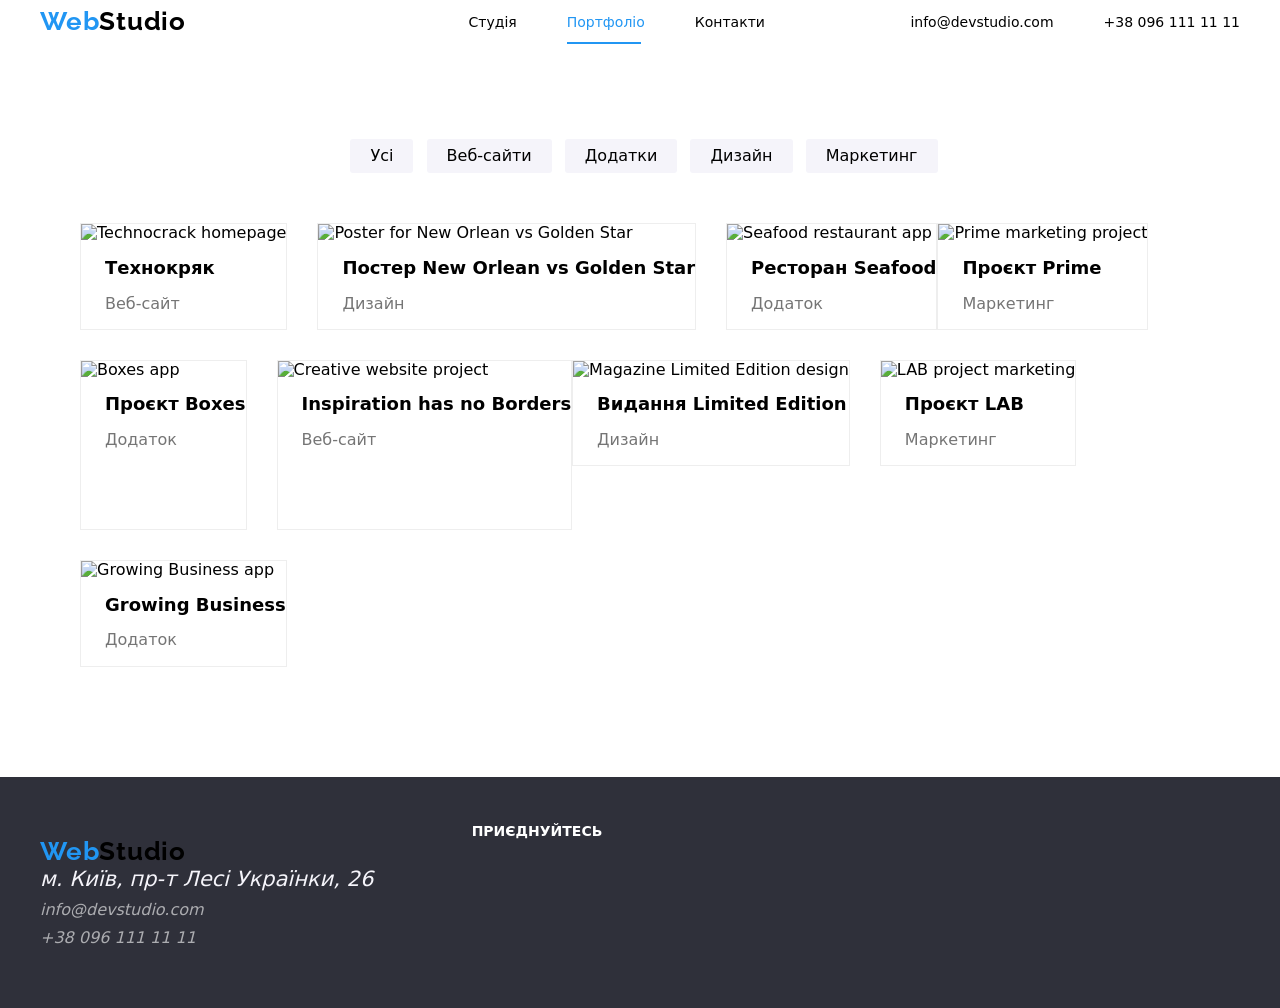
==== docs/index-port.html @ d0131a13 "menu" ====
<!DOCTYPE html>
<html lang="uk">
<head>
  <meta charset="UTF-8" />
  <meta name="viewport" content="width=device-width, initial-scale=1.0" />
  <title>Document</title>
    <link rel="stylesheet" href="css/main.min.css"/>
  <!-- Google Fonts -->
  <link href="https://fonts.googleapis.com/css2?family=Ancizar+Sans:ital,wght@0,369;1,369&family=Roboto:ital,wght@0,100..900;1,100..900&display=swap" rel="stylesheet" />
  <link href="https://fonts.googleapis.com/css2?family=Ancizar+Sans:ital,wght@0,734;1,734&family=Raleway:ital,wght@0,100..900;1,100..900&family=Roboto:ital,wght@0,100..900;1,100..900&display=swap" rel="stylesheet">

  <!-- Normalize CSS for consistent browser rendering -->
  <link rel="stylesheet" href="https://cdnjs.cloudflare.com/ajax/libs/modern-normalize/3.0.1/modern-normalize.min.css" />
   
  <!-- Custom stylesheet -->

</head>
<body>

  <!-- Header section -->
  <header class="header">
    <div class="container">
      <nav class="container main-nav">

        <!-- Site logo -->
        <a href="./index.html" class="logo-text-primary"><span class="logo-blue">Web</span>Studio</a>

        <!-- Navigation menu -->
        <ul class="nav-list">
          <li class="iteam">
            <a href="./index.html" class="nav-studia-portfolio">Студія</a>
          </li>
          <li class="iteam">
            <a href="./index-port.html" class="nav-current-portfolio">Портфоліо</a>
          </li>
          <li class="iteam">
            <a href="./index-contact.html" class="nav-contact">Контакти</a>
          </li>
        </ul>

        <!-- Contact info -->
        <div class="address">
          <a href="mailto:info@devstudio.com" class="address-text">info@devstudio.com</a>
          <a href="tel:+380961111111" class="address-number">+38 096 111 11 11</a>
        </div>
      </nav>
    </div>
  </header>

  <main>

    <!-- Portfolio filter buttons -->
    <section class="hero-section-portfolio">
      <div class="container button">
        <a href="" class="buttonAll">Усі</a>
        <a href="" class="buttonWeb">Веб-сайти</a>
        <a href="" class="buttonApps">Додатки</a>
        <a href="" class="buttonDesign">Дизайн</a>
        <a href="" class="buttonMarket">Маркетинг</a>
      </div>
    </section>

    <!-- Portfolio project list -->
    <section>
      <div class="container">

        <div class="list-iteam-hero"> 

 <ul class="portfolio-list-hero">
          <!-- Portfolio item 1 -->
        
          <li class="portfolio-list-item">
            <a href="" class="portfolio-list-item-link">
              <div class="product-sumb">
            <img src="Photo/img1.svg" alt="Technocrack homepage" class="portfolio-list-img">
            <div class="hover-text"><p class="hover-text-p">Ресурс пропонує комплексні пропозиції з різним рівнем функціоналу та сервісів. Все це дозволить відвідувачу отримати вичерпні відомості про компанію чи приватну особу.</p></div>
            </div>
            <h1 class="paragraph-h1">Технокряк</h1>
            <p class="check-list">Веб-сайт</p>
            </a>
          </li>

          <!-- Portfolio item 2 -->
          <li class="portfolio-list-item">
             <a href="" class="portfolio-list-item-link">
              <div class="product-sumb">
            <img src="Photo/img2.svg" alt="Poster for New Orlean vs Golden Star" class="portfolio-list-img">
            <div class="hover-text"><p class="hover-text-p">Ресурс пропонує комплексні пропозиції з різним рівнем функціоналу та сервісів. Все це дозволить відвідувачу отримати вичерпні відомості про компанію чи приватну особу.</p></div>
            </div>
            <h1 class="paragraph-h1">Постер New Orlean vs Golden Star</h1>
            <p class="check-list">Дизайн</p>
            </a>
          </li>

          <!-- Portfolio item 3 (missing class, now fixed) -->
          <li class="portfolio-list-item">
             <a href="" class="portfolio-list-item-link">
              <div class="product-sumb">
                <img src="Photo/img3.svg" alt="Seafood restaurant app" class="portfolio-list-img">
            <div class="hover-text"><p class="hover-text-p">Ресурс пропонує комплексні пропозиції з різним рівнем функціоналу та сервісів. Все це дозволить відвідувачу отримати вичерпні відомості про компанію чи приватну особу.</p></div>
           </div>
            <h1 class="paragraph-h1">Ресторан Seafood</h1>
            <p class="check-list">Додаток</p>
            </a>
          </li>

          <!-- Portfolio item 4 -->
          <li class="portfolio-list-item">
            <a href="" class="portfolio-list-item-link">
              <div class="product-sumb">
            <img src="Photo/img4.svg" alt="Prime marketing project" class="portfolio-list-img">
            <div class="hover-text"><p class="hover-text-p">Ресурс пропонує комплексні пропозиції з різним рівнем функціоналу та сервісів. Все це дозволить відвідувачу отримати вичерпні відомості про компанію чи приватну особу.</p></div>
           </div>
            <h1 class="paragraph-h1">Проєкт Prime</h1>
            <p class="check-list">Маркетинг</p>
            </a>
          </li>

          <!-- Portfolio item 5 (missing class, now fixed) -->
          <li class="portfolio-list-item">
             <a href="" class="portfolio-list-item-link">
              <div class="product-sumb">
            <img src="Photo/img5.svg" alt="Boxes app" class="portfolio-list-img">
            <div class="hover-text"><p class="hover-text-p">Ресурс пропонує комплексні пропозиції з різним рівнем функціоналу та сервісів. Все це дозволить відвідувачу отримати вичерпні відомості про компанію чи приватну особу.</p></div>
            </div>
            <h1 class="paragraph-h1">Проєкт Boxes</h1>
            <p class="check-list">Додаток</p>
            </a>
          </li>

          <!-- Portfolio item 6 -->
          <li class="portfolio-list-item">
          <a href="" class="portfolio-list-item-link">
              <div class="product-sumb">
            <img src="Photo/img6.svg" alt="Creative website project" class="portfolio-list-img">
            <div class="hover-text"><p class="hover-text-p">Ресурс пропонує комплексні пропозиції з різним рівнем функціоналу та сервісів. Все це дозволить відвідувачу отримати вичерпні відомості про компанію чи приватну особу.</p></div>
            </div>
            <h1 class="paragraph-h1">Inspiration has no Borders</h1>
            <p class="check-list">Веб-сайт</p>
            </a>
          </li>

          <!-- Portfolio item 7 -->
          <li class="portfolio-list-item">
           <a href="" class="portfolio-list-item-link">
            <div class="product-sumb">
            <img src="Photo/img7.svg" alt="Magazine Limited Edition design" class="portfolio-list-img">
            <div class="hover-text"><p class="hover-text-p">Ресурс пропонує комплексні пропозиції з різним рівнем функціоналу та сервісів. Все це дозволить відвідувачу отримати вичерпні відомості про компанію чи приватну особу.</p></div>
            </div>
            <h1 class="paragraph-h1">Видання Limited Edition</h1>
            <p class="check-list">Дизайн</p>
            </a>
          </li>

          <!-- Portfolio item 8 -->
          <li class="portfolio-list-item">
           <a href="" class="portfolio-list-item-link">
            <div class="product-sumb">
            <img src="Photo/img8.svg" alt="LAB project marketing" class="portfolio-list-img">
            <div class="hover-text"><p class="hover-text-p">Ресурс пропонує комплексні пропозиції з різним рівнем функціоналу та сервісів. Все це дозволить відвідувачу отримати вичерпні відомості про компанію чи приватну особу.</p></div>
            </div>
            <h1 class="paragraph-h1">Проєкт LAB</h1>
            <p class="check-list">Маркетинг</p>
            </a>
          </li>

          <!-- Portfolio item 9 -->
          <li class="portfolio-list-item">
            <a href="" class="portfolio-list-item-link">
            <div class="product-sumb">
            <img src="Photo/img9.svg" alt="Growing Business app" class="portfolio-list-img">
            <div class="hover-text"><p class="hover-text-p">Ресурс пропонує комплексні пропозиції з різним рівнем функціоналу та сервісів. Все це дозволить відвідувачу отримати вичерпні відомості про компанію чи приватну особу.</p></div>
            </div>
            <h1 class="paragraph-h1">Growing Business</h1>
            <p class="check-list">Додаток</p>
            </a>
          </li>

        </ul>
        </div>
      </div>
    </section>

  </main>

  <!-- Footer section -->
 <footer class="footer-main">
      <div class="container footer">
        <section class="footer-section">
          <a href="./index.html" class="logo-text-primary"><span class="logo-blue">Web</span>Studio</a>
          <address>
              <span class="footer-address">м. Київ, пр-т Лесі Українки, 26</span><br />
              <div class="footer-contact">
                <a href="mailto:info@devstudio.com" class="mail-list">info@devstudio.com</a><br />
              </div>
              <a href="tel:+380961111111" class="namber-address">+38 096 111 11 11</a>
          </address>
          <div class="footer-link-social-networks">
            <ul class="footer-link-social-networks-list">
              <li class="footer-link-social-networks-item">приєднуйтесь</li>
            </ul>
            <ul class="footer-link-social-networks-list">
              <li><a href="#" class="img-instagram"></a></li>
              <li><a href="#" class="img-twitter"></a></li>
              <li><a href="#" class="img-facebook"></a></li>
              <li><a href="#" class="img-li"></a></li>
            </ul>
          </div>
        </section>
      </div>
    </footer>

</body>
</html>
---- docs/css/main.min.css ----
body{font-family:"Roboto",sans-serif;font-optical-sizing:auto;font-weight:400}.container{width:1200px;margin:0 auto}.button-primary{color:var(--secondary-color);background-color:var(--primary-text-color);padding:10px 20px;text-decoration:none;text-align:center;display:inline-block;border:1px solid var(--primary-text-color);font-size:16px;margin:30px 0 294px;border-radius:4px;margin-top:30px;margin-bottom:0}.nav-current-studia,.nav-current-portfolio,.nav-contact-current{color:var(--primary-text-color);text-decoration:none}.nav-current-studia::before,.nav-current-portfolio::before{content:"";display:block;height:2px;background-color:var(--primary-text-color);margin-top:5px;position:absolute;bottom:-85%}.nav-current-studia::before{width:13%}.nav-current-portfolio::before{width:22%}.nav-current-studia:hover,.nav-current-portfolio:hover,.nav-current-portfolio:focus,.nav-contact-current:focus{color:var(--primary-text-color)}.nav-portfolio,.nav-contact,.nav-studia-portfolio,.nav-contact-portfolio,.nav-portfolio-portfolio,.nav-studia-contact{color:var(--color-text-black);text-decoration:none}.nav-portfolio:hover,.nav-studia-portfolio:hover,.nav-contact:hover,.nav-contact-portfolio:hover,.nav-contact-portfolio:focus{color:var(--primary-text-color)}.nav-list{list-style-type:none;display:-webkit-box;display:-ms-flexbox;display:flex;margin-left:93px;position:relative;font-size:14px}.nav-list .iteam{display:block;margin-right:50px}.nav-list .iteam:last-child{margin-right:0}.portfolio-list-hero{list-style-type:none;display:-webkit-box;display:-ms-flexbox;display:flex;-ms-flex-wrap:wrap;flex-wrap:wrap;width:1230px}.portfolio-list-item{margin-right:30px;margin-bottom:30px;border:1px solid var(--color-border-port)}.portfolio-list-item:nth-child(3n){margin-right:0px}.portfolio-list-item:nth-last-child(-n+3){margin-bottom:94px}.portfolio-list-item-link{text-decoration:none;color:var(--color-text-black)}.paragraph-h1{font-size:18px;margin-left:24px}.check-list{color:var(--color-text-paragraph);font-size:16px;margin-left:24px}.product-sumb{position:relative}.product-sumb::before{content:"";display:inline-block;position:absolute;width:100%;height:100%;background-color:rgba(33,155,243,.9);opacity:0;-webkit-transition-property:var(--color-background-team);transition-property:var(--color-background-team);-webkit-transition-duration:250ms;transition-duration:250ms;-webkit-transition-timing-function:linear;transition-timing-function:linear;z-index:1}.product-sumb:hover::before{opacity:1}.product-sumb .hover-text{position:absolute;color:#fff;opacity:0;z-index:2;top:50%;left:40%;-webkit-transform:translate(-50%, -50%);transform:translate(-50%, -50%);pointer-events:none}.hover-text:hover::before{opacity:1;-webkit-box-shadow:0 4px 20px rgba(0,0,0,.7);box-shadow:0 4px 20px rgba(0,0,0,.7)}.product-sumb:hover .hover-text{opacity:1}.hover-text-p{font-size:18px;color:#fff;text-align:left;opacity:.9}.footer-section{padding:60px 0}.footer-main{background-color:var(--color-footer);position:relative}.footer-address{color:var(--color-button-white);font-size:21px;margin-top:20px}.mail-list,.namber-address{color:rgba(255,255,255,.6);text-decoration:none}.mail-list{margin-bottom:9px}.footer-contact{margin:10px 0}.footer-link-social-networks{padding:0;margin:0;position:absolute;top:20%;right:50%}.footer-link-social-networks-item{list-style-type:none;font-size:14px;color:var(--secondary-color);font-weight:700;text-transform:uppercase;text-align:left}.footer-link-social-networks-list{list-style-type:none;display:-webkit-box;display:-ms-flexbox;display:flex;-webkit-box-pack:center;-ms-flex-pack:center;justify-content:center;margin:0;padding:0}:root{--primary-text-color: rgb(33, 150, 243);--secondary-color: white;--color-text-black: black;--color-text-red: red;--color-footer: #2F303A;--color-button-white: #F5F4FA;--color-background-team: #F5F4FA;--color-text-paragraph: #757575;--color-text-blue-hover: #2196F3;--color-border-port: #EEEEEE;--color-modal-text: #212121;--color-modal-politic: #2196F3}.address{display:-webkit-box;display:-ms-flexbox;display:flex;-webkit-box-align:end;-ms-flex-align:end;align-items:flex-end}.address .address-text{margin-right:50px}.address-text,.address-number{color:var(--color-text-black);text-decoration:none;font-size:14px}.address-text:hover,.address-number:hover{color:var(--primary-text-color)}.container .main-nav{display:-webkit-box;display:-ms-flexbox;display:flex;-webkit-box-align:center;-ms-flex-align:center;align-items:center;-webkit-box-pack:justify;-ms-flex-pack:justify;justify-content:space-between}.main-list{display:-webkit-box;display:-ms-flexbox;display:flex;margin-right:0}.main-list-p{margin-right:30px}.text-decoration-none,.text-decoration-none-Features-Section{list-style-type:none}.text-decoration-none-Features-Section{margin-right:30px}.main-h3,.main-h4{font-size:36px;text-align:center;margin-bottom:50px}.main-h3{margin-top:94px}.main-h4{margin-top:188px;padding-top:186px}.container .What-We-Do-Section,.Team-Section{display:-webkit-box;display:-ms-flexbox;display:flex;-webkit-box-pack:justify;-ms-flex-pack:justify;justify-content:space-between;margin-top:50px}.Team-Section{margin-bottom:94px}.buttonAll,.buttonWeb,.buttonApps,.buttonDesign,.buttonMarket{padding:8px 20px;background-color:var(--color-button-white);display:inline-block;border-radius:3px;color:var(--color-text-black);text-decoration:none;margin:95px 0 34px 8px}.buttonAll:hover,.buttonWeb:hover,.buttonApps:hover,.buttonDesign:hover,.buttonMarket:hover{background-color:var(--primary-text-color);color:var(--secondary-color)}.list-h1{color:var(--secondary-color);font-size:44px}.main-list-h2{font-size:14px}.design{-webkit-box-pack:center;-ms-flex-pack:center;justify-content:center;background-color:var(--color-background-team);padding:0 15px;text-align:center}.list-h4,.style-list-p4{font-size:16px;margin-top:10px;margin-bottom:0}.list-h4{margin-top:30px}.style-list-p4{padding-bottom:94px}.main-list-img:hover,.clien-img:hover{-webkit-transform:scale(1.05);transform:scale(1.05);-webkit-transition:-webkit-transform .3s ease;transition:-webkit-transform .3s ease;transition:transform .3s ease;transition:transform .3s ease, -webkit-transform .3s ease}.hero-img-clien{display:-webkit-box;display:-ms-flexbox;display:flex;-ms-flex-pack:distribute;justify-content:space-around;list-style-type:none;margin:0 30px 94px 0}.regular-customer{text-align:center;font-size:36px;margin:94px 0 50px}.img-instagram,.img-twitter,.img-facebook,.img-li{position:relative;display:inline-block;width:44px;height:44px;border-radius:50%;overflow:hidden;margin-top:20px;margin-right:10px}.img-li{margin-right:0}.img-instagram::after{background-image:url("/docs/Photo/Ellipse 1.svg")}.img-twitter::after{background-image:url("/docs/Photo/Ellipse2.png")}.img-facebook::after{background-image:url("/docs/Photo/Ellipse3.svg")}.img-li::after{background-image:url("/docs/Photo/Ellipse.svg")}.img-instagram::before,.img-twitter::before,.img-facebook::before,.img-li::before{content:"";position:absolute;inset:0;background-color:rgba(0,0,0,0);-webkit-transition:background-color .3s ease;transition:background-color .3s ease;z-index:1}.img-instagram::after,.img-twitter::after,.img-facebook::after,.img-li::after{content:"";position:absolute;inset:0;background-size:cover;background-position:center;background-repeat:no-repeat;z-index:2}.img-instagram:hover::before,.img-twitter:hover::before,.img-facebook:hover::before,.img-li:hover::before{background-color:#2196f3}.logo-text-primary,.logo-blue{font-size:26px;font-family:Raleway,sans-serif;font-weight:700;letter-spacing:.78px;text-decoration:none}.logo-text-primary{color:var(--color-text-black)}.logo-blue{color:var(--primary-text-color)}.logo-text-primary:hover{color:var(--primary-text-color)}.menu-button{display:-webkit-inline-box;display:-ms-inline-flexbox;display:inline-flex;margin:0;padding:0;border:none;background-color:rgba(0,0,0,0)}.hero-section{text-align:center;padding:85px 0;margin:0 0 94px;background:radial-gradient(20% 20%, rgba(0, 0, 0, 0.4), rgba(2, 0, 0, 0.4)),url(/docs/Photo/img-studio.jpg);background-repeat:no-repeat;background-size:cover;background-position:center}.hero-section-portfolio{text-align:center;-webkit-box-pack:center;-ms-flex-pack:center;justify-content:center}.logo-text-primary{display:inline-block;width:150px}.logo-hidden{visibility:hidden}.backdrop{position:fixed;top:0;left:0;width:100%;height:100%;background-color:rgba(117,117,117,.7)}.backdrop.is-hidden{opacity:0;pointer-events:none}.modal{position:absolute;top:50%;left:50%;width:530px;height:580px;-webkit-transform:translate(-50%, -50%);transform:translate(-50%, -50%);border-radius:4px;background-color:var(--secondary-color)}.button-primary-madal{color:var(--secondary-color);background-color:var(--primary-text-color);padding:10px 20px;text-decoration:none;text-align:center;display:inline-block;border:1px solid var(--primary-text-color);font-size:16px;margin:30px 0 294px;border-radius:4px;margin-top:30px;margin-left:200px;margin-bottom:0}.modal-window-text{font-size:20px;color:var(--color-modal-text);text-align:center;margin-top:40px;margin-bottom:12px}.madal-window-politic-link{color:var(--color-modal-politic)}.form-group{margin-bottom:15px;display:-webkit-box;display:-ms-flexbox;display:flex;-webkit-box-orient:vertical;-webkit-box-direction:normal;-ms-flex-direction:column;flex-direction:column;width:448px;margin-left:40px;position:relative}textarea{resize:none}.form-control{height:40px}.modal-window-politic{margin-left:52px;margin-top:20px;margin-bottom:0}.button-primary-madal-closed{position:absolute;top:10px;right:10px;width:30px;height:30px;border-radius:50%;background-color:#fff;border:1px solid rgba(255,255,255,.5764705882);cursor:pointer;padding:0;display:-webkit-box;display:-ms-flexbox;display:flex;-webkit-box-align:center;-ms-flex-align:center;align-items:center;-webkit-box-pack:center;-ms-flex-pack:center;justify-content:center;-webkit-transition:background-color .2s;transition:background-color .2s}.button-primary-madal-closed{border:1px solid rgba(168,168,168,.4941176471)}.icon{position:absolute;top:10px;left:10px;display:inline-block;-webkit-transform:translate(-50% -50%);transform:translate(-50% -50%);width:20px;height:20px;background-color:#000}.name{margin-left:40px}.form-control:focus~.icon{left:10px;top:10px;background-color:red}.backdrop{position:fixed;top:0;left:0;width:100%;height:100%;background-color:rgba(117,117,117,.7)}.backdrop.is-hidden{opacity:0;pointer-events:none}.modal{position:absolute;top:50%;left:50%;width:530px;height:580px;-webkit-transform:translate(-50%, -50%);transform:translate(-50%, -50%);border-radius:4px;background-color:var(--secondary-color)}.button-primary-madal{color:var(--secondary-color);background-color:var(--primary-text-color);padding:10px 20px;text-decoration:none;text-align:center;display:inline-block;border:1px solid var(--primary-text-color);font-size:16px;margin:30px 0 294px;border-radius:4px;margin-top:30px;margin-left:200px;margin-bottom:0}.modal-window-text{font-size:20px;color:var(--color-modal-text);text-align:center;margin-top:40px;margin-bottom:12px}.madal-window-politic-link{color:var(--color-modal-politiс)}.form-group{margin-bottom:15px;display:-webkit-box;display:-ms-flexbox;display:flex;-webkit-box-orient:vertical;-webkit-box-direction:normal;-ms-flex-direction:column;flex-direction:column;width:448px;margin-left:40px}textarea{resize:none}.form-control{height:40px}.modal-window-politic{margin-left:52px;margin-top:20px;margin-bottom:0}.button-primary-madal-closed{position:absolute;top:10px;right:10px;width:30px;height:30px;border-radius:50%;background-color:#fff;border:1px solid rgba(255,255,255,.5764705882);cursor:pointer;padding:0;display:-webkit-box;display:-ms-flexbox;display:flex;-webkit-box-align:center;-ms-flex-align:center;align-items:center;-webkit-box-pack:center;-ms-flex-pack:center;justify-content:center;-webkit-transition:background-color .2s;transition:background-color .2s}.button-primary-madal-closed{border:1px solid rgba(168,168,168,.4941176471)}.form-group{position:relative}.icon{position:absolute;top:10px;left:10px;display:inline-block;-webkit-transform:translate(-50% -50%);transform:translate(-50% -50%);width:20px;height:20px;background-color:#000}.name{margin-left:40px}.form-control:focus~.icon{left:10px;top:10px;background-color:red}@media screen and (max-width: 480px){.main-list{display:-webkit-box;display:-ms-flexbox;display:flex;-webkit-box-orient:vertical;-webkit-box-direction:normal;-ms-flex-direction:column;flex-direction:column;-webkit-box-align:center;-ms-flex-align:center;align-items:center;gap:10px}}@media screen and (max-width: 480px){.main-list-h2,.main-list-p{font-size:14px;margin-right:0;text-align:center;margin-bottom:10px}}@media screen and (max-width: 480px){.list-h1{font-size:26px;margin-right:0;text-align:center}}@media screen and (max-width: 480px){.main-list-img{display:block;margin-left:auto;margin-right:auto;width:100%;height:120px;-o-object-fit:cover;object-fit:cover}}@media screen and (max-width: 480px){.nav-list,.address{display:none}}@media screen and (max-width: 480px){.hero-section{background-size:cover;background-position:center;width:100%}}@media screen and (max-width: 480px){.container{width:100%;max-width:100%;margin:0;padding:0;max-width:1200px;margin:0 auto;padding:0 15px}}@media screen and (max-width: 480px){.button-primary{font-size:16px;padding:5px 12px}}@media screen and (max-width: 480px){.What-We-Do{display:none}}@media screen and (max-width: 480px){.main-h4{font-size:28px;margin-right:0;text-align:center}}@media screen and (max-width: 480px){.Team-Section{-webkit-box-orient:vertical;-webkit-box-direction:normal;-ms-flex-direction:column;flex-direction:column;-webkit-box-align:center;-ms-flex-align:center;align-items:center}.text-decoration-none{-webkit-box-flex:0;-ms-flex:none;flex:none;width:100%;max-width:100%}.fonts-img{display:-webkit-box;display:-ms-flexbox;display:flex;-webkit-box-orient:vertical;-webkit-box-direction:normal;-ms-flex-direction:column;flex-direction:column;-webkit-box-align:center;-ms-flex-align:center;align-items:center;text-align:center;gap:2px;width:100%}.fonts-img img{width:100%;height:auto}}@media screen and (max-width: 480px){.regular-customer{font-size:28px;text-align:center}}@media screen and (max-width: 480px){.hero-img-clien{display:-webkit-box;display:-ms-flexbox;display:flex;-ms-flex-wrap:wrap;flex-wrap:wrap;gap:30px;padding:0;margin:0 auto;list-style:none;-webkit-box-pack:center;-ms-flex-pack:center;justify-content:center;max-width:700px}.hero-img-clien li{-webkit-box-flex:0;-ms-flex:0 0 calc(50% - 15px);flex:0 0 calc(50% - 15px);-webkit-box-sizing:border-box;box-sizing:border-box;display:-webkit-box;display:-ms-flexbox;display:flex;-webkit-box-pack:center;-ms-flex-pack:center;justify-content:center;-webkit-box-align:center;-ms-flex-align:center;align-items:center}.hero-img-clien li img{max-width:100%;height:auto;display:block}}@media screen and (max-width: 480px){.footer-section{font-size:24px;text-align:center}}@media screen and (max-width: 480px){.footer-address,.footer-contact,.namber-address{font-size:14px;text-align:center}}@media screen and (max-width: 480px){.footer-link-social-networks-item{font-size:14px;text-align:center}}@media screen and (max-width: 480px){.footer-link-social-networks{padding:0;margin:0;position:absolute;top:40%;right:25%}}@media screen and (max-width: 480px){.footer-section{margin-top:60px;padding-bottom:300px}}@media screen and (max-width: 480px){.container .main-nav{padding-top:16px;padding-bottom:16px;padding-left:15px;font-size:24px}}@media screen and (max-width: 480px){.main-h4{padding:0}}.menu-button .icon-cross{display:none}.menu-button.is-open .icon-cross{display:block}.menu-button.is-open .icon-menu{display:none}.header{position:relative}.menu-form{display:none;position:absolute;width:100%;top:100%;left:0;height:50px;background-color:#eee8aa;padding:20px;text-align:center;font-size:20px}.menu-form.is-open{display:block}@media screen and (max-width: 480px){.portfolio-list-hero{display:block;-webkit-box-orient:vertical;-webkit-box-direction:normal;-ms-flex-direction:column;flex-direction:column;-webkit-box-align:center;-ms-flex-align:center;align-items:center;gap:10px}}@media screen and (max-width: 480px){.hero-section-portfolio{display:block;-webkit-box-orient:vertical;-webkit-box-direction:normal;-ms-flex-direction:column;flex-direction:column;-webkit-box-align:center;-ms-flex-align:center;align-items:center;gap:10px}}.menu-button .icon-cross{display:none}@media screen and (max-width: 480px){.menu-button.is-open .icon-cross{display:block}}.menu-button.is-open .icon-menu{display:none}.header{position:relative}.menu-form{display:none;position:absolute;width:100%;top:100%;left:0;height:50px;background-color:#eee8aa;padding:20px;text-align:center;font-size:20px}@media screen and (min-width: 480px){.menu-form.is-open{display:block}}@media screen and (min-width: 480px){.svg-icon{display:none}}.menu-container{display:none;position:absolute;top:100%;left:0;width:100%;background-color:#fff;padding:280px;padding-bottom:100%;text-align:center;font-size:20px;overflow:scroll}.menu-container.is-open{display:block}.navigation{position:absolute;text-align:column;top:0px;left:40px}.navigation-menu{list-style-type:none;margin:0;padding:0}.navigation-menu-list,.navigation-menu-icon{list-style-type:none;text-decoration:none}.navigation-menu-list{margin-bottom:32px;text-align:left}.navigation-menu-icon{font-size:40px;color:#000}.navigation-menu-icon:hover{color:var(--primary-text-color)}.navigation-menu-icon-current{text-decoration:none;font-size:40px;color:var(--primary-text-color)}.address-menu{position:absolute;top:562px;left:40px;width:300px;padding:20px;text-align:center;font-size:15px;padding:0}.address-text-menu{font-size:34px;text-decoration:none;color:#2196f3}.address-menu-list{list-style-type:none;text-decoration:none;padding:0;margin:0;text-align:left}.address-number-menu{font-size:24px;text-decoration:none;color:#757575;margin-top:32px;display:inline-block;text-align:left}.menu-container{-webkit-box-sizing:border-box;box-sizing:border-box}@media screen and (max-width: 480px){body,html{overflow-x:hidden}}/*# sourceMappingURL=main.min.css.map */
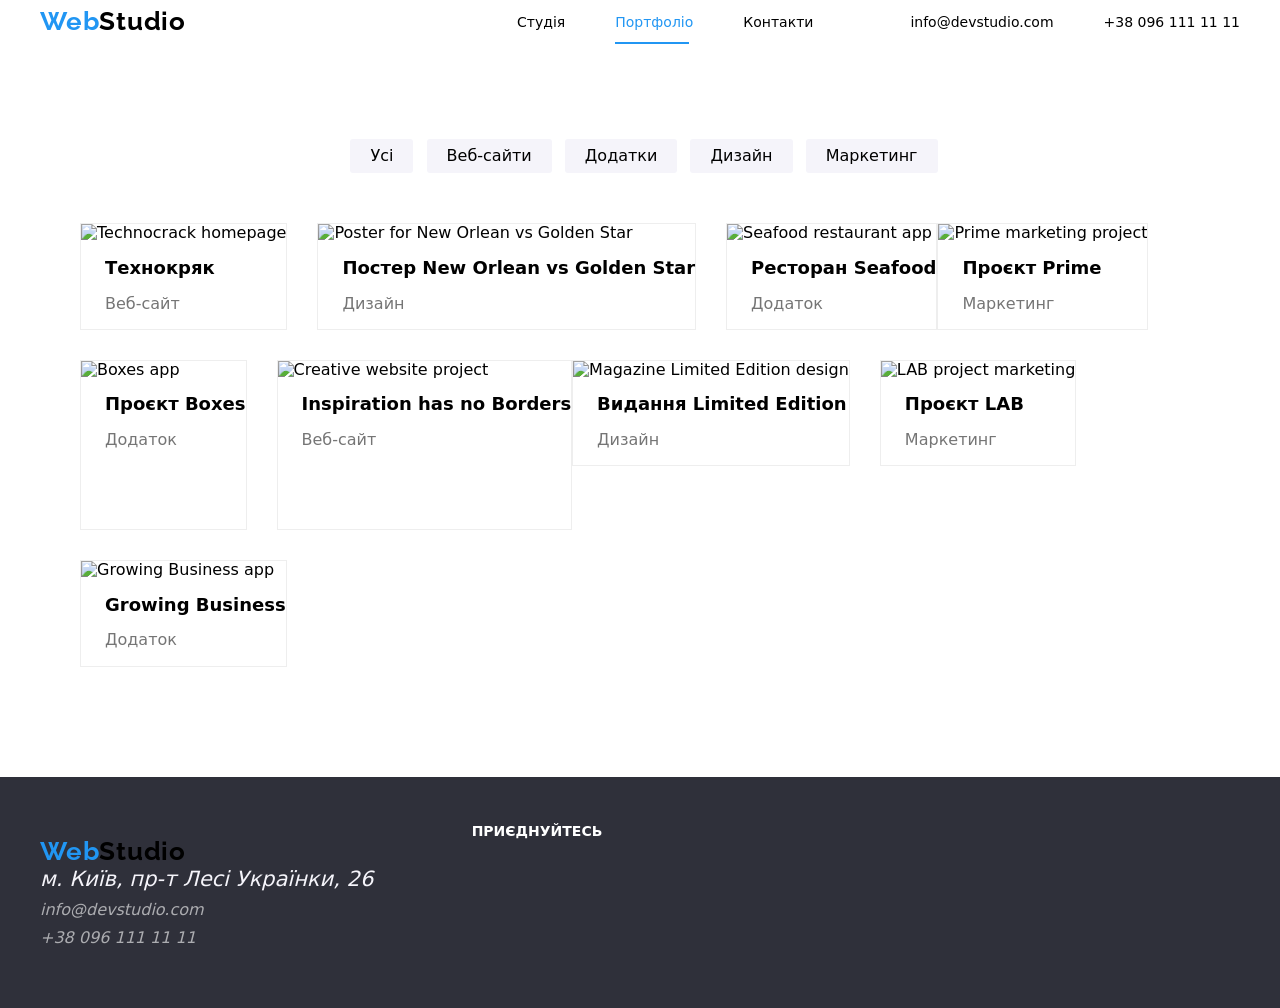
==== commit 9c71f86d: "main" ====
--- a/docs/index-port.html
+++ b/docs/index-port.html
@@ -26,6 +26,13 @@
         <a href="./index.html" class="logo-text-primary"><span class="logo-blue">Web</span>Studio</a>
 
         <!-- Navigation menu -->
+           <button type="button" class="menu-button is-open" aria-expanded="true" data-menu-button>
+            <svg width="40" height="40" class="svg-icon">
+              <use href="./Photo/menu_40px.svg" class="icon-cross"></use>
+              <use href="./Photo/close_40px.svg" class="icon-menu"></use> 
+            </svg>
+          </button>
+          
         <ul class="nav-list">
           <li class="iteam">
             <a href="./index.html" class="nav-studia-portfolio">Студія</a>
--- a/docs/css/main.min.css
+++ b/docs/css/main.min.css
@@ -1 +1 @@
-body{font-family:"Roboto",sans-serif;font-optical-sizing:auto;font-weight:400}.container{width:1200px;margin:0 auto}.button-primary{color:var(--secondary-color);background-color:var(--primary-text-color);padding:10px 20px;text-decoration:none;text-align:center;display:inline-block;border:1px solid var(--primary-text-color);font-size:16px;margin:30px 0 294px;border-radius:4px;margin-top:30px;margin-bottom:0}.nav-current-studia,.nav-current-portfolio,.nav-contact-current{color:var(--primary-text-color);text-decoration:none}.nav-current-studia::before,.nav-current-portfolio::before{content:"";display:block;height:2px;background-color:var(--primary-text-color);margin-top:5px;position:absolute;bottom:-85%}.nav-current-studia::before{width:13%}.nav-current-portfolio::before{width:22%}.nav-current-studia:hover,.nav-current-portfolio:hover,.nav-current-portfolio:focus,.nav-contact-current:focus{color:var(--primary-text-color)}.nav-portfolio,.nav-contact,.nav-studia-portfolio,.nav-contact-portfolio,.nav-portfolio-portfolio,.nav-studia-contact{color:var(--color-text-black);text-decoration:none}.nav-portfolio:hover,.nav-studia-portfolio:hover,.nav-contact:hover,.nav-contact-portfolio:hover,.nav-contact-portfolio:focus{color:var(--primary-text-color)}.nav-list{list-style-type:none;display:-webkit-box;display:-ms-flexbox;display:flex;margin-left:93px;position:relative;font-size:14px}.nav-list .iteam{display:block;margin-right:50px}.nav-list .iteam:last-child{margin-right:0}.portfolio-list-hero{list-style-type:none;display:-webkit-box;display:-ms-flexbox;display:flex;-ms-flex-wrap:wrap;flex-wrap:wrap;width:1230px}.portfolio-list-item{margin-right:30px;margin-bottom:30px;border:1px solid var(--color-border-port)}.portfolio-list-item:nth-child(3n){margin-right:0px}.portfolio-list-item:nth-last-child(-n+3){margin-bottom:94px}.portfolio-list-item-link{text-decoration:none;color:var(--color-text-black)}.paragraph-h1{font-size:18px;margin-left:24px}.check-list{color:var(--color-text-paragraph);font-size:16px;margin-left:24px}.product-sumb{position:relative}.product-sumb::before{content:"";display:inline-block;position:absolute;width:100%;height:100%;background-color:rgba(33,155,243,.9);opacity:0;-webkit-transition-property:var(--color-background-team);transition-property:var(--color-background-team);-webkit-transition-duration:250ms;transition-duration:250ms;-webkit-transition-timing-function:linear;transition-timing-function:linear;z-index:1}.product-sumb:hover::before{opacity:1}.product-sumb .hover-text{position:absolute;color:#fff;opacity:0;z-index:2;top:50%;left:40%;-webkit-transform:translate(-50%, -50%);transform:translate(-50%, -50%);pointer-events:none}.hover-text:hover::before{opacity:1;-webkit-box-shadow:0 4px 20px rgba(0,0,0,.7);box-shadow:0 4px 20px rgba(0,0,0,.7)}.product-sumb:hover .hover-text{opacity:1}.hover-text-p{font-size:18px;color:#fff;text-align:left;opacity:.9}.footer-section{padding:60px 0}.footer-main{background-color:var(--color-footer);position:relative}.footer-address{color:var(--color-button-white);font-size:21px;margin-top:20px}.mail-list,.namber-address{color:rgba(255,255,255,.6);text-decoration:none}.mail-list{margin-bottom:9px}.footer-contact{margin:10px 0}.footer-link-social-networks{padding:0;margin:0;position:absolute;top:20%;right:50%}.footer-link-social-networks-item{list-style-type:none;font-size:14px;color:var(--secondary-color);font-weight:700;text-transform:uppercase;text-align:left}.footer-link-social-networks-list{list-style-type:none;display:-webkit-box;display:-ms-flexbox;display:flex;-webkit-box-pack:center;-ms-flex-pack:center;justify-content:center;margin:0;padding:0}:root{--primary-text-color: rgb(33, 150, 243);--secondary-color: white;--color-text-black: black;--color-text-red: red;--color-footer: #2F303A;--color-button-white: #F5F4FA;--color-background-team: #F5F4FA;--color-text-paragraph: #757575;--color-text-blue-hover: #2196F3;--color-border-port: #EEEEEE;--color-modal-text: #212121;--color-modal-politic: #2196F3}.address{display:-webkit-box;display:-ms-flexbox;display:flex;-webkit-box-align:end;-ms-flex-align:end;align-items:flex-end}.address .address-text{margin-right:50px}.address-text,.address-number{color:var(--color-text-black);text-decoration:none;font-size:14px}.address-text:hover,.address-number:hover{color:var(--primary-text-color)}.container .main-nav{display:-webkit-box;display:-ms-flexbox;display:flex;-webkit-box-align:center;-ms-flex-align:center;align-items:center;-webkit-box-pack:justify;-ms-flex-pack:justify;justify-content:space-between}.main-list{display:-webkit-box;display:-ms-flexbox;display:flex;margin-right:0}.main-list-p{margin-right:30px}.text-decoration-none,.text-decoration-none-Features-Section{list-style-type:none}.text-decoration-none-Features-Section{margin-right:30px}.main-h3,.main-h4{font-size:36px;text-align:center;margin-bottom:50px}.main-h3{margin-top:94px}.main-h4{margin-top:188px;padding-top:186px}.container .What-We-Do-Section,.Team-Section{display:-webkit-box;display:-ms-flexbox;display:flex;-webkit-box-pack:justify;-ms-flex-pack:justify;justify-content:space-between;margin-top:50px}.Team-Section{margin-bottom:94px}.buttonAll,.buttonWeb,.buttonApps,.buttonDesign,.buttonMarket{padding:8px 20px;background-color:var(--color-button-white);display:inline-block;border-radius:3px;color:var(--color-text-black);text-decoration:none;margin:95px 0 34px 8px}.buttonAll:hover,.buttonWeb:hover,.buttonApps:hover,.buttonDesign:hover,.buttonMarket:hover{background-color:var(--primary-text-color);color:var(--secondary-color)}.list-h1{color:var(--secondary-color);font-size:44px}.main-list-h2{font-size:14px}.design{-webkit-box-pack:center;-ms-flex-pack:center;justify-content:center;background-color:var(--color-background-team);padding:0 15px;text-align:center}.list-h4,.style-list-p4{font-size:16px;margin-top:10px;margin-bottom:0}.list-h4{margin-top:30px}.style-list-p4{padding-bottom:94px}.main-list-img:hover,.clien-img:hover{-webkit-transform:scale(1.05);transform:scale(1.05);-webkit-transition:-webkit-transform .3s ease;transition:-webkit-transform .3s ease;transition:transform .3s ease;transition:transform .3s ease, -webkit-transform .3s ease}.hero-img-clien{display:-webkit-box;display:-ms-flexbox;display:flex;-ms-flex-pack:distribute;justify-content:space-around;list-style-type:none;margin:0 30px 94px 0}.regular-customer{text-align:center;font-size:36px;margin:94px 0 50px}.img-instagram,.img-twitter,.img-facebook,.img-li{position:relative;display:inline-block;width:44px;height:44px;border-radius:50%;overflow:hidden;margin-top:20px;margin-right:10px}.img-li{margin-right:0}.img-instagram::after{background-image:url("/docs/Photo/Ellipse 1.svg")}.img-twitter::after{background-image:url("/docs/Photo/Ellipse2.png")}.img-facebook::after{background-image:url("/docs/Photo/Ellipse3.svg")}.img-li::after{background-image:url("/docs/Photo/Ellipse.svg")}.img-instagram::before,.img-twitter::before,.img-facebook::before,.img-li::before{content:"";position:absolute;inset:0;background-color:rgba(0,0,0,0);-webkit-transition:background-color .3s ease;transition:background-color .3s ease;z-index:1}.img-instagram::after,.img-twitter::after,.img-facebook::after,.img-li::after{content:"";position:absolute;inset:0;background-size:cover;background-position:center;background-repeat:no-repeat;z-index:2}.img-instagram:hover::before,.img-twitter:hover::before,.img-facebook:hover::before,.img-li:hover::before{background-color:#2196f3}.logo-text-primary,.logo-blue{font-size:26px;font-family:Raleway,sans-serif;font-weight:700;letter-spacing:.78px;text-decoration:none}.logo-text-primary{color:var(--color-text-black)}.logo-blue{color:var(--primary-text-color)}.logo-text-primary:hover{color:var(--primary-text-color)}.menu-button{display:-webkit-inline-box;display:-ms-inline-flexbox;display:inline-flex;margin:0;padding:0;border:none;background-color:rgba(0,0,0,0)}.hero-section{text-align:center;padding:85px 0;margin:0 0 94px;background:radial-gradient(20% 20%, rgba(0, 0, 0, 0.4), rgba(2, 0, 0, 0.4)),url(/docs/Photo/img-studio.jpg);background-repeat:no-repeat;background-size:cover;background-position:center}.hero-section-portfolio{text-align:center;-webkit-box-pack:center;-ms-flex-pack:center;justify-content:center}.logo-text-primary{display:inline-block;width:150px}.logo-hidden{visibility:hidden}.backdrop{position:fixed;top:0;left:0;width:100%;height:100%;background-color:rgba(117,117,117,.7)}.backdrop.is-hidden{opacity:0;pointer-events:none}.modal{position:absolute;top:50%;left:50%;width:530px;height:580px;-webkit-transform:translate(-50%, -50%);transform:translate(-50%, -50%);border-radius:4px;background-color:var(--secondary-color)}.button-primary-madal{color:var(--secondary-color);background-color:var(--primary-text-color);padding:10px 20px;text-decoration:none;text-align:center;display:inline-block;border:1px solid var(--primary-text-color);font-size:16px;margin:30px 0 294px;border-radius:4px;margin-top:30px;margin-left:200px;margin-bottom:0}.modal-window-text{font-size:20px;color:var(--color-modal-text);text-align:center;margin-top:40px;margin-bottom:12px}.madal-window-politic-link{color:var(--color-modal-politic)}.form-group{margin-bottom:15px;display:-webkit-box;display:-ms-flexbox;display:flex;-webkit-box-orient:vertical;-webkit-box-direction:normal;-ms-flex-direction:column;flex-direction:column;width:448px;margin-left:40px;position:relative}textarea{resize:none}.form-control{height:40px}.modal-window-politic{margin-left:52px;margin-top:20px;margin-bottom:0}.button-primary-madal-closed{position:absolute;top:10px;right:10px;width:30px;height:30px;border-radius:50%;background-color:#fff;border:1px solid rgba(255,255,255,.5764705882);cursor:pointer;padding:0;display:-webkit-box;display:-ms-flexbox;display:flex;-webkit-box-align:center;-ms-flex-align:center;align-items:center;-webkit-box-pack:center;-ms-flex-pack:center;justify-content:center;-webkit-transition:background-color .2s;transition:background-color .2s}.button-primary-madal-closed{border:1px solid rgba(168,168,168,.4941176471)}.icon{position:absolute;top:10px;left:10px;display:inline-block;-webkit-transform:translate(-50% -50%);transform:translate(-50% -50%);width:20px;height:20px;background-color:#000}.name{margin-left:40px}.form-control:focus~.icon{left:10px;top:10px;background-color:red}.backdrop{position:fixed;top:0;left:0;width:100%;height:100%;background-color:rgba(117,117,117,.7)}.backdrop.is-hidden{opacity:0;pointer-events:none}.modal{position:absolute;top:50%;left:50%;width:530px;height:580px;-webkit-transform:translate(-50%, -50%);transform:translate(-50%, -50%);border-radius:4px;background-color:var(--secondary-color)}.button-primary-madal{color:var(--secondary-color);background-color:var(--primary-text-color);padding:10px 20px;text-decoration:none;text-align:center;display:inline-block;border:1px solid var(--primary-text-color);font-size:16px;margin:30px 0 294px;border-radius:4px;margin-top:30px;margin-left:200px;margin-bottom:0}.modal-window-text{font-size:20px;color:var(--color-modal-text);text-align:center;margin-top:40px;margin-bottom:12px}.madal-window-politic-link{color:var(--color-modal-politiс)}.form-group{margin-bottom:15px;display:-webkit-box;display:-ms-flexbox;display:flex;-webkit-box-orient:vertical;-webkit-box-direction:normal;-ms-flex-direction:column;flex-direction:column;width:448px;margin-left:40px}textarea{resize:none}.form-control{height:40px}.modal-window-politic{margin-left:52px;margin-top:20px;margin-bottom:0}.button-primary-madal-closed{position:absolute;top:10px;right:10px;width:30px;height:30px;border-radius:50%;background-color:#fff;border:1px solid rgba(255,255,255,.5764705882);cursor:pointer;padding:0;display:-webkit-box;display:-ms-flexbox;display:flex;-webkit-box-align:center;-ms-flex-align:center;align-items:center;-webkit-box-pack:center;-ms-flex-pack:center;justify-content:center;-webkit-transition:background-color .2s;transition:background-color .2s}.button-primary-madal-closed{border:1px solid rgba(168,168,168,.4941176471)}.form-group{position:relative}.icon{position:absolute;top:10px;left:10px;display:inline-block;-webkit-transform:translate(-50% -50%);transform:translate(-50% -50%);width:20px;height:20px;background-color:#000}.name{margin-left:40px}.form-control:focus~.icon{left:10px;top:10px;background-color:red}@media screen and (max-width: 480px){.main-list{display:-webkit-box;display:-ms-flexbox;display:flex;-webkit-box-orient:vertical;-webkit-box-direction:normal;-ms-flex-direction:column;flex-direction:column;-webkit-box-align:center;-ms-flex-align:center;align-items:center;gap:10px}}@media screen and (max-width: 480px){.main-list-h2,.main-list-p{font-size:14px;margin-right:0;text-align:center;margin-bottom:10px}}@media screen and (max-width: 480px){.list-h1{font-size:26px;margin-right:0;text-align:center}}@media screen and (max-width: 480px){.main-list-img{display:block;margin-left:auto;margin-right:auto;width:100%;height:120px;-o-object-fit:cover;object-fit:cover}}@media screen and (max-width: 480px){.nav-list,.address{display:none}}@media screen and (max-width: 480px){.hero-section{background-size:cover;background-position:center;width:100%}}@media screen and (max-width: 480px){.container{width:100%;max-width:100%;margin:0;padding:0;max-width:1200px;margin:0 auto;padding:0 15px}}@media screen and (max-width: 480px){.button-primary{font-size:16px;padding:5px 12px}}@media screen and (max-width: 480px){.What-We-Do{display:none}}@media screen and (max-width: 480px){.main-h4{font-size:28px;margin-right:0;text-align:center}}@media screen and (max-width: 480px){.Team-Section{-webkit-box-orient:vertical;-webkit-box-direction:normal;-ms-flex-direction:column;flex-direction:column;-webkit-box-align:center;-ms-flex-align:center;align-items:center}.text-decoration-none{-webkit-box-flex:0;-ms-flex:none;flex:none;width:100%;max-width:100%}.fonts-img{display:-webkit-box;display:-ms-flexbox;display:flex;-webkit-box-orient:vertical;-webkit-box-direction:normal;-ms-flex-direction:column;flex-direction:column;-webkit-box-align:center;-ms-flex-align:center;align-items:center;text-align:center;gap:2px;width:100%}.fonts-img img{width:100%;height:auto}}@media screen and (max-width: 480px){.regular-customer{font-size:28px;text-align:center}}@media screen and (max-width: 480px){.hero-img-clien{display:-webkit-box;display:-ms-flexbox;display:flex;-ms-flex-wrap:wrap;flex-wrap:wrap;gap:30px;padding:0;margin:0 auto;list-style:none;-webkit-box-pack:center;-ms-flex-pack:center;justify-content:center;max-width:700px}.hero-img-clien li{-webkit-box-flex:0;-ms-flex:0 0 calc(50% - 15px);flex:0 0 calc(50% - 15px);-webkit-box-sizing:border-box;box-sizing:border-box;display:-webkit-box;display:-ms-flexbox;display:flex;-webkit-box-pack:center;-ms-flex-pack:center;justify-content:center;-webkit-box-align:center;-ms-flex-align:center;align-items:center}.hero-img-clien li img{max-width:100%;height:auto;display:block}}@media screen and (max-width: 480px){.footer-section{font-size:24px;text-align:center}}@media screen and (max-width: 480px){.footer-address,.footer-contact,.namber-address{font-size:14px;text-align:center}}@media screen and (max-width: 480px){.footer-link-social-networks-item{font-size:14px;text-align:center}}@media screen and (max-width: 480px){.footer-link-social-networks{padding:0;margin:0;position:absolute;top:40%;right:25%}}@media screen and (max-width: 480px){.footer-section{margin-top:60px;padding-bottom:300px}}@media screen and (max-width: 480px){.container .main-nav{padding-top:16px;padding-bottom:16px;padding-left:15px;font-size:24px}}@media screen and (max-width: 480px){.main-h4{padding:0}}.menu-button .icon-cross{display:none}.menu-button.is-open .icon-cross{display:block}.menu-button.is-open .icon-menu{display:none}.header{position:relative}.menu-form{display:none;position:absolute;width:100%;top:100%;left:0;height:50px;background-color:#eee8aa;padding:20px;text-align:center;font-size:20px}.menu-form.is-open{display:block}@media screen and (max-width: 480px){.portfolio-list-hero{display:block;-webkit-box-orient:vertical;-webkit-box-direction:normal;-ms-flex-direction:column;flex-direction:column;-webkit-box-align:center;-ms-flex-align:center;align-items:center;gap:10px}}@media screen and (max-width: 480px){.hero-section-portfolio{display:block;-webkit-box-orient:vertical;-webkit-box-direction:normal;-ms-flex-direction:column;flex-direction:column;-webkit-box-align:center;-ms-flex-align:center;align-items:center;gap:10px}}.menu-button .icon-cross{display:none}@media screen and (max-width: 480px){.menu-button.is-open .icon-cross{display:block}}.menu-button.is-open .icon-menu{display:none}.header{position:relative}.menu-form{display:none;position:absolute;width:100%;top:100%;left:0;height:50px;background-color:#eee8aa;padding:20px;text-align:center;font-size:20px}@media screen and (min-width: 480px){.menu-form.is-open{display:block}}@media screen and (min-width: 480px){.svg-icon{display:none}}.menu-container{display:none;position:absolute;top:100%;left:0;width:100%;background-color:#fff;padding:280px;padding-bottom:100%;text-align:center;font-size:20px;overflow:scroll}.menu-container.is-open{display:block}.navigation{position:absolute;text-align:column;top:0px;left:40px}.navigation-menu{list-style-type:none;margin:0;padding:0}.navigation-menu-list,.navigation-menu-icon{list-style-type:none;text-decoration:none}.navigation-menu-list{margin-bottom:32px;text-align:left}.navigation-menu-icon{font-size:40px;color:#000}.navigation-menu-icon:hover{color:var(--primary-text-color)}.navigation-menu-icon-current{text-decoration:none;font-size:40px;color:var(--primary-text-color)}.address-menu{position:absolute;top:562px;left:40px;width:300px;padding:20px;text-align:center;font-size:15px;padding:0}.address-text-menu{font-size:34px;text-decoration:none;color:#2196f3}.address-menu-list{list-style-type:none;text-decoration:none;padding:0;margin:0;text-align:left}.address-number-menu{font-size:24px;text-decoration:none;color:#757575;margin-top:32px;display:inline-block;text-align:left}.menu-container{-webkit-box-sizing:border-box;box-sizing:border-box}@media screen and (max-width: 480px){body,html{overflow-x:hidden}}/*# sourceMappingURL=main.min.css.map */+body{font-family:"Roboto",sans-serif;font-optical-sizing:auto;font-weight:400}.container{width:1200px;margin:0 auto}.button-primary{color:var(--secondary-color);background-color:var(--primary-text-color);padding:10px 20px;text-decoration:none;text-align:center;display:inline-block;border:1px solid var(--primary-text-color);font-size:16px;margin:30px 0 294px;border-radius:4px;margin-top:30px;margin-bottom:0}.nav-current-studia,.nav-current-portfolio,.nav-contact-current{color:var(--primary-text-color);text-decoration:none}.nav-current-studia::before,.nav-current-portfolio::before{content:"";display:block;height:2px;background-color:var(--primary-text-color);margin-top:5px;position:absolute;bottom:-85%}.nav-current-studia::before{width:13%}.nav-current-portfolio::before{width:22%}.nav-current-studia:hover,.nav-current-portfolio:hover,.nav-current-portfolio:focus,.nav-contact-current:focus{color:var(--primary-text-color)}.nav-portfolio,.nav-contact,.nav-studia-portfolio,.nav-contact-portfolio,.nav-portfolio-portfolio,.nav-studia-contact{color:var(--color-text-black);text-decoration:none}.nav-portfolio:hover,.nav-studia-portfolio:hover,.nav-contact:hover,.nav-contact-portfolio:hover,.nav-contact-portfolio:focus{color:var(--primary-text-color)}.nav-list{list-style-type:none;display:-webkit-box;display:-ms-flexbox;display:flex;margin-left:93px;position:relative;font-size:14px}.nav-list .iteam{display:block;margin-right:50px}.nav-list .iteam:last-child{margin-right:0}.portfolio-list-hero{list-style-type:none;display:-webkit-box;display:-ms-flexbox;display:flex;-ms-flex-wrap:wrap;flex-wrap:wrap;width:1230px}.portfolio-list-item{margin-right:30px;margin-bottom:30px;border:1px solid var(--color-border-port)}.portfolio-list-item:nth-child(3n){margin-right:0px}.portfolio-list-item:nth-last-child(-n+3){margin-bottom:94px}.portfolio-list-item-link{text-decoration:none;color:var(--color-text-black)}.paragraph-h1{font-size:18px;margin-left:24px}.check-list{color:var(--color-text-paragraph);font-size:16px;margin-left:24px}.product-sumb{position:relative}.product-sumb::before{content:"";display:inline-block;position:absolute;width:100%;height:100%;background-color:rgba(33,155,243,.9);opacity:0;-webkit-transition-property:var(--color-background-team);transition-property:var(--color-background-team);-webkit-transition-duration:250ms;transition-duration:250ms;-webkit-transition-timing-function:linear;transition-timing-function:linear;z-index:1}.product-sumb:hover::before{opacity:1}.product-sumb .hover-text{position:absolute;color:#fff;opacity:0;z-index:2;top:50%;left:40%;-webkit-transform:translate(-50%, -50%);transform:translate(-50%, -50%);pointer-events:none}.hover-text:hover::before{opacity:1;-webkit-box-shadow:0 4px 20px rgba(0,0,0,.7);box-shadow:0 4px 20px rgba(0,0,0,.7)}.product-sumb:hover .hover-text{opacity:1}.hover-text-p{font-size:18px;color:#fff;text-align:left;opacity:.9}.footer-section{padding:60px 0}.footer-main{background-color:var(--color-footer);position:relative}.footer-address{color:var(--color-button-white);font-size:21px;margin-top:20px}.mail-list,.namber-address{color:rgba(255,255,255,.6);text-decoration:none}.mail-list{margin-bottom:9px}.footer-contact{margin:10px 0}.footer-link-social-networks{padding:0;margin:0;position:absolute;top:20%;right:50%}.footer-link-social-networks-item{list-style-type:none;font-size:14px;color:var(--secondary-color);font-weight:700;text-transform:uppercase;text-align:left}.footer-link-social-networks-list{list-style-type:none;display:-webkit-box;display:-ms-flexbox;display:flex;-webkit-box-pack:center;-ms-flex-pack:center;justify-content:center;margin:0;padding:0}:root{--primary-text-color: rgb(33, 150, 243);--secondary-color: white;--color-text-black: black;--color-text-red: red;--color-footer: #2F303A;--color-button-white: #F5F4FA;--color-background-team: #F5F4FA;--color-text-paragraph: #757575;--color-text-blue-hover: #2196F3;--color-border-port: #EEEEEE;--color-modal-text: #212121;--color-modal-politic: #2196F3}.address{display:-webkit-box;display:-ms-flexbox;display:flex;-webkit-box-align:end;-ms-flex-align:end;align-items:flex-end}.address .address-text{margin-right:50px}.address-text,.address-number{color:var(--color-text-black);text-decoration:none;font-size:14px}.address-text:hover,.address-number:hover{color:var(--primary-text-color)}.container .main-nav{display:-webkit-box;display:-ms-flexbox;display:flex;-webkit-box-align:center;-ms-flex-align:center;align-items:center;-webkit-box-pack:justify;-ms-flex-pack:justify;justify-content:space-between}.main-list{display:-webkit-box;display:-ms-flexbox;display:flex;margin-right:0}.main-list-p{margin-right:30px}.text-decoration-none,.text-decoration-none-Features-Section{list-style-type:none}.text-decoration-none-Features-Section{margin-right:30px}.main-h3,.main-h4{font-size:36px;text-align:center;margin-bottom:50px}.main-h3{margin-top:94px}.main-h4{margin-top:188px;padding-top:186px}.container .What-We-Do-Section,.Team-Section{display:-webkit-box;display:-ms-flexbox;display:flex;-webkit-box-pack:justify;-ms-flex-pack:justify;justify-content:space-between;margin-top:50px}.Team-Section{margin-bottom:94px}.buttonAll,.buttonWeb,.buttonApps,.buttonDesign,.buttonMarket{padding:8px 20px;background-color:var(--color-button-white);display:inline-block;border-radius:3px;color:var(--color-text-black);text-decoration:none;margin:95px 0 34px 8px}.buttonAll:hover,.buttonWeb:hover,.buttonApps:hover,.buttonDesign:hover,.buttonMarket:hover{background-color:var(--primary-text-color);color:var(--secondary-color)}.list-h1{color:var(--secondary-color);font-size:44px}.main-list-h2{font-size:14px}.design{-webkit-box-pack:center;-ms-flex-pack:center;justify-content:center;background-color:var(--color-background-team);padding:0 15px;text-align:center}.list-h4,.style-list-p4{font-size:16px;margin-top:10px;margin-bottom:0}.list-h4{margin-top:30px}.style-list-p4{padding-bottom:94px}.main-list-img:hover,.clien-img:hover{-webkit-transform:scale(1.05);transform:scale(1.05);-webkit-transition:-webkit-transform .3s ease;transition:-webkit-transform .3s ease;transition:transform .3s ease;transition:transform .3s ease, -webkit-transform .3s ease}.hero-img-clien{display:-webkit-box;display:-ms-flexbox;display:flex;-ms-flex-pack:distribute;justify-content:space-around;list-style-type:none;margin:0 30px 94px 0}.regular-customer{text-align:center;font-size:36px;margin:94px 0 50px}.img-instagram,.img-twitter,.img-facebook,.img-li{position:relative;display:inline-block;width:44px;height:44px;border-radius:50%;overflow:hidden;margin-top:20px;margin-right:10px}.img-li{margin-right:0}.img-instagram::after{background-image:url("/docs/Photo/Ellipse 1.svg")}.img-twitter::after{background-image:url("/docs/Photo/Ellipse2.png")}.img-facebook::after{background-image:url("/docs/Photo/Ellipse3.svg")}.img-li::after{background-image:url("/docs/Photo/Ellipse.svg")}.img-instagram::before,.img-twitter::before,.img-facebook::before,.img-li::before{content:"";position:absolute;inset:0;background-color:rgba(0,0,0,0);-webkit-transition:background-color .3s ease;transition:background-color .3s ease;z-index:1}.img-instagram::after,.img-twitter::after,.img-facebook::after,.img-li::after{content:"";position:absolute;inset:0;background-size:cover;background-position:center;background-repeat:no-repeat;z-index:2}.img-instagram:hover::before,.img-twitter:hover::before,.img-facebook:hover::before,.img-li:hover::before{background-color:#2196f3}.logo-text-primary,.logo-blue{font-size:26px;font-family:Raleway,sans-serif;font-weight:700;letter-spacing:.78px;text-decoration:none}.logo-text-primary{color:var(--color-text-black)}.logo-blue{color:var(--primary-text-color)}.logo-text-primary:hover{color:var(--primary-text-color)}.menu-button{display:-webkit-inline-box;display:-ms-inline-flexbox;display:inline-flex;margin:0;padding:0;border:none;background-color:rgba(0,0,0,0)}.hero-section{text-align:center;padding:85px 0;margin:0 0 94px;background:radial-gradient(20% 20%, rgba(0, 0, 0, 0.4), rgba(2, 0, 0, 0.4)),url(/docs/Photo/img-studio.jpg);background-repeat:no-repeat;background-size:cover;background-position:center}.hero-section-portfolio{text-align:center;-webkit-box-pack:center;-ms-flex-pack:center;justify-content:center}.logo-text-primary{display:inline-block;width:150px}.logo-hidden{visibility:hidden}.backdrop{position:fixed;top:0;left:0;width:100%;height:100%;background-color:rgba(117,117,117,.7)}.backdrop.is-hidden{opacity:0;pointer-events:none}.modal{position:absolute;top:50%;left:50%;width:530px;height:580px;-webkit-transform:translate(-50%, -50%);transform:translate(-50%, -50%);border-radius:4px;background-color:var(--secondary-color)}.button-primary-madal{color:var(--secondary-color);background-color:var(--primary-text-color);padding:10px 20px;text-decoration:none;text-align:center;display:inline-block;border:1px solid var(--primary-text-color);font-size:16px;margin:30px 0 294px;border-radius:4px;margin-top:30px;margin-left:200px;margin-bottom:0}.modal-window-text{font-size:20px;color:var(--color-modal-text);text-align:center;margin-top:40px;margin-bottom:12px}.madal-window-politic-link{color:var(--color-modal-politic)}.form-group{margin-bottom:15px;display:-webkit-box;display:-ms-flexbox;display:flex;-webkit-box-orient:vertical;-webkit-box-direction:normal;-ms-flex-direction:column;flex-direction:column;width:448px;margin-left:40px;position:relative}textarea{resize:none}.form-control{height:40px}.modal-window-politic{margin-left:52px;margin-top:20px;margin-bottom:0}.button-primary-madal-closed{position:absolute;top:10px;right:10px;width:30px;height:30px;border-radius:50%;background-color:#fff;border:1px solid rgba(255,255,255,.5764705882);cursor:pointer;padding:0;display:-webkit-box;display:-ms-flexbox;display:flex;-webkit-box-align:center;-ms-flex-align:center;align-items:center;-webkit-box-pack:center;-ms-flex-pack:center;justify-content:center;-webkit-transition:background-color .2s;transition:background-color .2s}.button-primary-madal-closed{border:1px solid rgba(168,168,168,.4941176471)}.icon{position:absolute;top:10px;left:10px;display:inline-block;-webkit-transform:translate(-50% -50%);transform:translate(-50% -50%);width:20px;height:20px;background-color:#000}.name{margin-left:40px}.form-control:focus~.icon{left:10px;top:10px;background-color:red}.backdrop{position:fixed;top:0;left:0;width:100%;height:100%;background-color:rgba(117,117,117,.7)}.backdrop.is-hidden{opacity:0;pointer-events:none}.modal{position:absolute;top:50%;left:50%;width:530px;height:580px;-webkit-transform:translate(-50%, -50%);transform:translate(-50%, -50%);border-radius:4px;background-color:var(--secondary-color)}.button-primary-madal{color:var(--secondary-color);background-color:var(--primary-text-color);padding:10px 20px;text-decoration:none;text-align:center;display:inline-block;border:1px solid var(--primary-text-color);font-size:16px;margin:30px 0 294px;border-radius:4px;margin-top:30px;margin-left:200px;margin-bottom:0}.modal-window-text{font-size:20px;color:var(--color-modal-text);text-align:center;margin-top:40px;margin-bottom:12px}.madal-window-politic-link{color:var(--color-modal-politiс)}.form-group{margin-bottom:15px;display:-webkit-box;display:-ms-flexbox;display:flex;-webkit-box-orient:vertical;-webkit-box-direction:normal;-ms-flex-direction:column;flex-direction:column;width:448px;margin-left:40px}textarea{resize:none}.form-control{height:40px}.modal-window-politic{margin-left:52px;margin-top:20px;margin-bottom:0}.button-primary-madal-closed{position:absolute;top:10px;right:10px;width:30px;height:30px;border-radius:50%;background-color:#fff;border:1px solid rgba(255,255,255,.5764705882);cursor:pointer;padding:0;display:-webkit-box;display:-ms-flexbox;display:flex;-webkit-box-align:center;-ms-flex-align:center;align-items:center;-webkit-box-pack:center;-ms-flex-pack:center;justify-content:center;-webkit-transition:background-color .2s;transition:background-color .2s}.button-primary-madal-closed{border:1px solid rgba(168,168,168,.4941176471)}.form-group{position:relative}.icon{position:absolute;top:10px;left:10px;display:inline-block;-webkit-transform:translate(-50% -50%);transform:translate(-50% -50%);width:20px;height:20px;background-color:#000}.name{margin-left:40px}.form-control:focus~.icon{left:10px;top:10px;background-color:red}@media screen and (max-width: 480px){.main-list{display:-webkit-box;display:-ms-flexbox;display:flex;-webkit-box-orient:vertical;-webkit-box-direction:normal;-ms-flex-direction:column;flex-direction:column;-webkit-box-align:center;-ms-flex-align:center;align-items:center;gap:10px}}@media screen and (max-width: 480px){.main-list-h2,.main-list-p{font-size:14px;margin-right:0;text-align:center;margin-bottom:10px}}@media screen and (max-width: 480px){.list-h1{font-size:26px;margin-right:0;text-align:center}}@media screen and (max-width: 480px){.main-list-img{display:block;margin-left:auto;margin-right:auto;width:100%;height:120px;-o-object-fit:cover;object-fit:cover}}@media screen and (max-width: 480px){.nav-list,.address{display:none}}@media screen and (max-width: 480px){.hero-section{background-size:cover;background-position:center;width:100%}}@media screen and (max-width: 480px){.container{width:100%;max-width:100%;margin:0;padding:0;max-width:1200px;margin:0 auto;padding:0 15px}}@media screen and (max-width: 480px){.button-primary{font-size:16px;padding:5px 12px}}@media screen and (max-width: 480px){.What-We-Do{display:none}}@media screen and (max-width: 480px){.main-h4{font-size:28px;margin-right:0;text-align:center}}@media screen and (max-width: 480px){.Team-Section{-webkit-box-orient:vertical;-webkit-box-direction:normal;-ms-flex-direction:column;flex-direction:column;-webkit-box-align:center;-ms-flex-align:center;align-items:center}.text-decoration-none{-webkit-box-flex:0;-ms-flex:none;flex:none;width:100%;max-width:100%}.fonts-img{display:-webkit-box;display:-ms-flexbox;display:flex;-webkit-box-orient:vertical;-webkit-box-direction:normal;-ms-flex-direction:column;flex-direction:column;-webkit-box-align:center;-ms-flex-align:center;align-items:center;text-align:center;gap:2px;width:100%}.fonts-img img{width:100%;height:auto}}@media screen and (max-width: 480px){.regular-customer{font-size:28px;text-align:center}}@media screen and (max-width: 480px){.hero-img-clien{display:-webkit-box;display:-ms-flexbox;display:flex;-ms-flex-wrap:wrap;flex-wrap:wrap;gap:30px;padding:0;margin:0 auto;list-style:none;-webkit-box-pack:center;-ms-flex-pack:center;justify-content:center;max-width:700px}.hero-img-clien li{-webkit-box-flex:0;-ms-flex:0 0 calc(50% - 15px);flex:0 0 calc(50% - 15px);-webkit-box-sizing:border-box;box-sizing:border-box;display:-webkit-box;display:-ms-flexbox;display:flex;-webkit-box-pack:center;-ms-flex-pack:center;justify-content:center;-webkit-box-align:center;-ms-flex-align:center;align-items:center}.hero-img-clien li img{max-width:100%;height:auto;display:block}}@media screen and (max-width: 480px){.footer-section{font-size:24px;text-align:center}}@media screen and (max-width: 480px){.footer-address,.footer-contact,.namber-address{font-size:14px;text-align:center}}@media screen and (max-width: 480px){.footer-link-social-networks-item{font-size:14px;text-align:center}}@media screen and (max-width: 480px){.footer-link-social-networks{padding:0;margin:0;position:absolute;top:40%;right:25%}}@media screen and (max-width: 480px){.footer-section{margin-top:60px;padding-bottom:300px}}@media screen and (max-width: 480px){.container .main-nav{padding-top:16px;padding-bottom:16px;padding-left:15px;font-size:24px}}@media screen and (max-width: 480px){.main-h4{padding:0}}.menu-button .icon-cross{display:none}.menu-button.is-open .icon-cross{display:block}.menu-button.is-open .icon-menu{display:none}.header{position:relative}.menu-form{display:none;position:absolute;width:100%;top:100%;left:0;height:50px;background-color:#eee8aa;padding:20px;text-align:center;font-size:20px}.menu-form.is-open{display:block}@media screen and (max-width: 480px){.portfolio-list-hero{display:block;-webkit-box-orient:vertical;-webkit-box-direction:normal;-ms-flex-direction:column;flex-direction:column;-webkit-box-align:center;-ms-flex-align:center;align-items:center;gap:10px}}@media screen and (max-width: 480px){.hero-section-portfolio{display:block;-webkit-box-orient:vertical;-webkit-box-direction:normal;-ms-flex-direction:column;flex-direction:column;-webkit-box-align:center;-ms-flex-align:center;align-items:center;gap:10px}}.menu-button .icon-cross{display:none}@media screen and (max-width: 480px){.menu-button.is-open .icon-cross{display:block}}.menu-button.is-open .icon-menu{display:none}.header{position:relative}.menu-form{display:none;position:absolute;width:100%;top:100%;left:0;height:50px;background-color:#eee8aa;padding:20px;text-align:center;font-size:20px}@media screen and (min-width: 480px){.menu-form.is-open{display:block}}@media screen and (min-width: 480px){.svg-icon{display:none}}.menu-container{display:none;position:absolute;top:100%;left:0;width:100%;background-color:#fff;padding:280px;padding-bottom:100%;text-align:center;font-size:20px;overflow:scroll}.menu-container.is-open{display:block}.navigation{position:absolute;text-align:column;top:0px;left:40px}.navigation-menu{list-style-type:none;margin:0;padding:0}.navigation-menu-list,.navigation-menu-icon{list-style-type:none;text-decoration:none}.navigation-menu-list{margin-bottom:32px;text-align:left}.navigation-menu-icon{font-size:40px;color:#000}.navigation-menu-icon:hover{color:var(--primary-text-color)}.navigation-menu-icon-current{text-decoration:none;font-size:40px;color:var(--primary-text-color)}.address-menu{position:absolute;top:562px;left:40px;width:300px;padding:20px;text-align:center;font-size:15px;padding:0}.address-text-menu{font-size:34px;text-decoration:none;color:#2196f3}.address-menu-list{list-style-type:none;text-decoration:none;padding:0;margin:0;text-align:left}.address-number-menu{font-size:24px;text-decoration:none;color:#757575;margin-top:32px;display:inline-block;text-align:left}@media screen and (max-width: 480px){body,html{overflow-x:hidden}}.link-menu{display:-webkit-box;display:-ms-flexbox;display:flex;-webkit-box-pack:justify;-ms-flex-pack:justify;justify-content:space-between;list-style:none;padding:0;margin:64px 0 16px 0;gap:20px}.link-menu li{position:relative;padding-right:16px}.link-menu li::after{content:"";position:absolute;right:0;top:50%;-webkit-transform:translateY(-50%);transform:translateY(-50%);width:1px;height:16px;background-color:#212121}.link-menu li:last-child::after{content:none}.none-decoration{text-decoration:none;color:#2196f3}/*# sourceMappingURL=main.min.css.map */
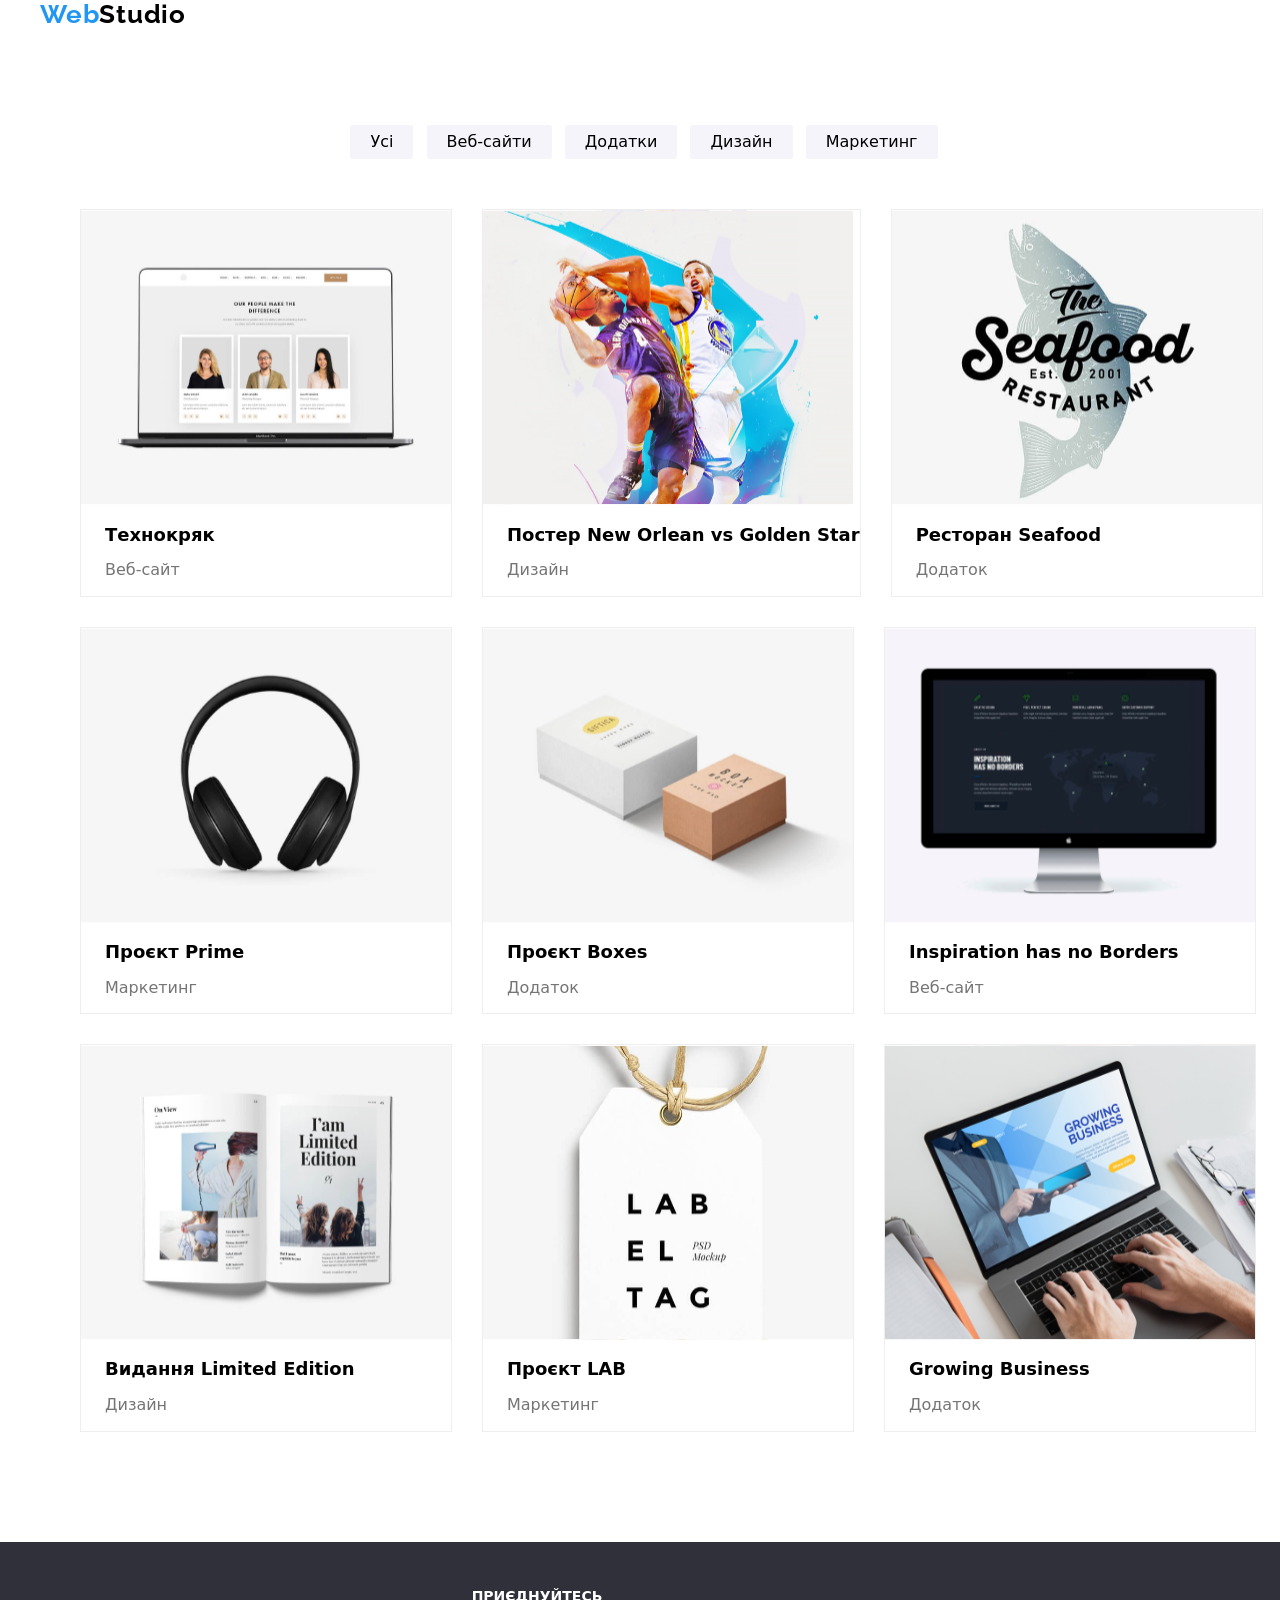
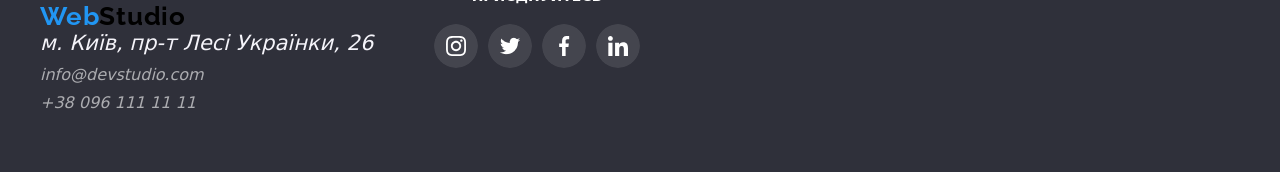
==== commit a66d4b95: "main" ====
--- a/docs/index-port.html
+++ b/docs/index-port.html
@@ -28,11 +28,29 @@
         <!-- Navigation menu -->
            <button type="button" class="menu-button is-open" aria-expanded="true" data-menu-button>
             <svg width="40" height="40" class="svg-icon">
-              <use href="./Photo/menu_40px.svg" class="icon-cross"></use>
-              <use href="./Photo/close_40px.svg" class="icon-menu"></use> 
+              <use href="Photo/menu_40px.svg" class="icon-cross"></use>
+              <use href="Photo/close_40px.svg" class="icon-menu"></use> 
             </svg>
           </button>
-          
+           <div class="menu-container" data-menu>
+        <div class="navigation"><ul class="navigation-menu">
+      <li class="navigation-menu-list"><a href="./index.html" class="navigation-menu-icon">Студія</a></li>
+      <li class="navigation-menu-list"> <a href="./index-port.html" class="navigation-menu-icon-current">Портфоліо</a></li>
+      <li class="navigation-menu-list"><a href="./index-contact.html" class="navigation-menu-icon">Контакти</a></li>
+          </ul>
+        </div>
+        <div class="address-menu">
+          <ul class="address-menu-list">
+          <li> <a href="mailto:info@devstudio.com" class="address-text-menu">+38 096 111 11 11</a></li>
+          <li> <a href="tel:+380961111111" class="address-number-menu">info@devstudio.com</a></li>
+        </ul>
+        <ul class="link-menu">
+          <li><a href="#" class="none-decoration">Instagram</a></li>
+          <li><a href="#" class="none-decoration">Twitter</a></li>
+          <li><a href="#" class="none-decoration">Facebook</a></li>
+          <li><a href="#" class="none-decoration">LinkedIn</a></li>
+        </ul>
+      </div>
         <ul class="nav-list">
           <li class="iteam">
             <a href="./index.html" class="nav-studia-portfolio">Студія</a>
@@ -216,6 +234,7 @@
         </section>
       </div>
     </footer>
-
+  <script src="menu.js"></script>
+  <script src="index.js"></script>
 </body>
 </html>
--- a/docs/css/main.min.css
+++ b/docs/css/main.min.css
@@ -1 +1 @@
-body{font-family:"Roboto",sans-serif;font-optical-sizing:auto;font-weight:400}.container{width:1200px;margin:0 auto}.button-primary{color:var(--secondary-color);background-color:var(--primary-text-color);padding:10px 20px;text-decoration:none;text-align:center;display:inline-block;border:1px solid var(--primary-text-color);font-size:16px;margin:30px 0 294px;border-radius:4px;margin-top:30px;margin-bottom:0}.nav-current-studia,.nav-current-portfolio,.nav-contact-current{color:var(--primary-text-color);text-decoration:none}.nav-current-studia::before,.nav-current-portfolio::before{content:"";display:block;height:2px;background-color:var(--primary-text-color);margin-top:5px;position:absolute;bottom:-85%}.nav-current-studia::before{width:13%}.nav-current-portfolio::before{width:22%}.nav-current-studia:hover,.nav-current-portfolio:hover,.nav-current-portfolio:focus,.nav-contact-current:focus{color:var(--primary-text-color)}.nav-portfolio,.nav-contact,.nav-studia-portfolio,.nav-contact-portfolio,.nav-portfolio-portfolio,.nav-studia-contact{color:var(--color-text-black);text-decoration:none}.nav-portfolio:hover,.nav-studia-portfolio:hover,.nav-contact:hover,.nav-contact-portfolio:hover,.nav-contact-portfolio:focus{color:var(--primary-text-color)}.nav-list{list-style-type:none;display:-webkit-box;display:-ms-flexbox;display:flex;margin-left:93px;position:relative;font-size:14px}.nav-list .iteam{display:block;margin-right:50px}.nav-list .iteam:last-child{margin-right:0}.portfolio-list-hero{list-style-type:none;display:-webkit-box;display:-ms-flexbox;display:flex;-ms-flex-wrap:wrap;flex-wrap:wrap;width:1230px}.portfolio-list-item{margin-right:30px;margin-bottom:30px;border:1px solid var(--color-border-port)}.portfolio-list-item:nth-child(3n){margin-right:0px}.portfolio-list-item:nth-last-child(-n+3){margin-bottom:94px}.portfolio-list-item-link{text-decoration:none;color:var(--color-text-black)}.paragraph-h1{font-size:18px;margin-left:24px}.check-list{color:var(--color-text-paragraph);font-size:16px;margin-left:24px}.product-sumb{position:relative}.product-sumb::before{content:"";display:inline-block;position:absolute;width:100%;height:100%;background-color:rgba(33,155,243,.9);opacity:0;-webkit-transition-property:var(--color-background-team);transition-property:var(--color-background-team);-webkit-transition-duration:250ms;transition-duration:250ms;-webkit-transition-timing-function:linear;transition-timing-function:linear;z-index:1}.product-sumb:hover::before{opacity:1}.product-sumb .hover-text{position:absolute;color:#fff;opacity:0;z-index:2;top:50%;left:40%;-webkit-transform:translate(-50%, -50%);transform:translate(-50%, -50%);pointer-events:none}.hover-text:hover::before{opacity:1;-webkit-box-shadow:0 4px 20px rgba(0,0,0,.7);box-shadow:0 4px 20px rgba(0,0,0,.7)}.product-sumb:hover .hover-text{opacity:1}.hover-text-p{font-size:18px;color:#fff;text-align:left;opacity:.9}.footer-section{padding:60px 0}.footer-main{background-color:var(--color-footer);position:relative}.footer-address{color:var(--color-button-white);font-size:21px;margin-top:20px}.mail-list,.namber-address{color:rgba(255,255,255,.6);text-decoration:none}.mail-list{margin-bottom:9px}.footer-contact{margin:10px 0}.footer-link-social-networks{padding:0;margin:0;position:absolute;top:20%;right:50%}.footer-link-social-networks-item{list-style-type:none;font-size:14px;color:var(--secondary-color);font-weight:700;text-transform:uppercase;text-align:left}.footer-link-social-networks-list{list-style-type:none;display:-webkit-box;display:-ms-flexbox;display:flex;-webkit-box-pack:center;-ms-flex-pack:center;justify-content:center;margin:0;padding:0}:root{--primary-text-color: rgb(33, 150, 243);--secondary-color: white;--color-text-black: black;--color-text-red: red;--color-footer: #2F303A;--color-button-white: #F5F4FA;--color-background-team: #F5F4FA;--color-text-paragraph: #757575;--color-text-blue-hover: #2196F3;--color-border-port: #EEEEEE;--color-modal-text: #212121;--color-modal-politic: #2196F3}.address{display:-webkit-box;display:-ms-flexbox;display:flex;-webkit-box-align:end;-ms-flex-align:end;align-items:flex-end}.address .address-text{margin-right:50px}.address-text,.address-number{color:var(--color-text-black);text-decoration:none;font-size:14px}.address-text:hover,.address-number:hover{color:var(--primary-text-color)}.container .main-nav{display:-webkit-box;display:-ms-flexbox;display:flex;-webkit-box-align:center;-ms-flex-align:center;align-items:center;-webkit-box-pack:justify;-ms-flex-pack:justify;justify-content:space-between}.main-list{display:-webkit-box;display:-ms-flexbox;display:flex;margin-right:0}.main-list-p{margin-right:30px}.text-decoration-none,.text-decoration-none-Features-Section{list-style-type:none}.text-decoration-none-Features-Section{margin-right:30px}.main-h3,.main-h4{font-size:36px;text-align:center;margin-bottom:50px}.main-h3{margin-top:94px}.main-h4{margin-top:188px;padding-top:186px}.container .What-We-Do-Section,.Team-Section{display:-webkit-box;display:-ms-flexbox;display:flex;-webkit-box-pack:justify;-ms-flex-pack:justify;justify-content:space-between;margin-top:50px}.Team-Section{margin-bottom:94px}.buttonAll,.buttonWeb,.buttonApps,.buttonDesign,.buttonMarket{padding:8px 20px;background-color:var(--color-button-white);display:inline-block;border-radius:3px;color:var(--color-text-black);text-decoration:none;margin:95px 0 34px 8px}.buttonAll:hover,.buttonWeb:hover,.buttonApps:hover,.buttonDesign:hover,.buttonMarket:hover{background-color:var(--primary-text-color);color:var(--secondary-color)}.list-h1{color:var(--secondary-color);font-size:44px}.main-list-h2{font-size:14px}.design{-webkit-box-pack:center;-ms-flex-pack:center;justify-content:center;background-color:var(--color-background-team);padding:0 15px;text-align:center}.list-h4,.style-list-p4{font-size:16px;margin-top:10px;margin-bottom:0}.list-h4{margin-top:30px}.style-list-p4{padding-bottom:94px}.main-list-img:hover,.clien-img:hover{-webkit-transform:scale(1.05);transform:scale(1.05);-webkit-transition:-webkit-transform .3s ease;transition:-webkit-transform .3s ease;transition:transform .3s ease;transition:transform .3s ease, -webkit-transform .3s ease}.hero-img-clien{display:-webkit-box;display:-ms-flexbox;display:flex;-ms-flex-pack:distribute;justify-content:space-around;list-style-type:none;margin:0 30px 94px 0}.regular-customer{text-align:center;font-size:36px;margin:94px 0 50px}.img-instagram,.img-twitter,.img-facebook,.img-li{position:relative;display:inline-block;width:44px;height:44px;border-radius:50%;overflow:hidden;margin-top:20px;margin-right:10px}.img-li{margin-right:0}.img-instagram::after{background-image:url("/docs/Photo/Ellipse 1.svg")}.img-twitter::after{background-image:url("/docs/Photo/Ellipse2.png")}.img-facebook::after{background-image:url("/docs/Photo/Ellipse3.svg")}.img-li::after{background-image:url("/docs/Photo/Ellipse.svg")}.img-instagram::before,.img-twitter::before,.img-facebook::before,.img-li::before{content:"";position:absolute;inset:0;background-color:rgba(0,0,0,0);-webkit-transition:background-color .3s ease;transition:background-color .3s ease;z-index:1}.img-instagram::after,.img-twitter::after,.img-facebook::after,.img-li::after{content:"";position:absolute;inset:0;background-size:cover;background-position:center;background-repeat:no-repeat;z-index:2}.img-instagram:hover::before,.img-twitter:hover::before,.img-facebook:hover::before,.img-li:hover::before{background-color:#2196f3}.logo-text-primary,.logo-blue{font-size:26px;font-family:Raleway,sans-serif;font-weight:700;letter-spacing:.78px;text-decoration:none}.logo-text-primary{color:var(--color-text-black)}.logo-blue{color:var(--primary-text-color)}.logo-text-primary:hover{color:var(--primary-text-color)}.menu-button{display:-webkit-inline-box;display:-ms-inline-flexbox;display:inline-flex;margin:0;padding:0;border:none;background-color:rgba(0,0,0,0)}.hero-section{text-align:center;padding:85px 0;margin:0 0 94px;background:radial-gradient(20% 20%, rgba(0, 0, 0, 0.4), rgba(2, 0, 0, 0.4)),url(/docs/Photo/img-studio.jpg);background-repeat:no-repeat;background-size:cover;background-position:center}.hero-section-portfolio{text-align:center;-webkit-box-pack:center;-ms-flex-pack:center;justify-content:center}.logo-text-primary{display:inline-block;width:150px}.logo-hidden{visibility:hidden}.backdrop{position:fixed;top:0;left:0;width:100%;height:100%;background-color:rgba(117,117,117,.7)}.backdrop.is-hidden{opacity:0;pointer-events:none}.modal{position:absolute;top:50%;left:50%;width:530px;height:580px;-webkit-transform:translate(-50%, -50%);transform:translate(-50%, -50%);border-radius:4px;background-color:var(--secondary-color)}.button-primary-madal{color:var(--secondary-color);background-color:var(--primary-text-color);padding:10px 20px;text-decoration:none;text-align:center;display:inline-block;border:1px solid var(--primary-text-color);font-size:16px;margin:30px 0 294px;border-radius:4px;margin-top:30px;margin-left:200px;margin-bottom:0}.modal-window-text{font-size:20px;color:var(--color-modal-text);text-align:center;margin-top:40px;margin-bottom:12px}.madal-window-politic-link{color:var(--color-modal-politic)}.form-group{margin-bottom:15px;display:-webkit-box;display:-ms-flexbox;display:flex;-webkit-box-orient:vertical;-webkit-box-direction:normal;-ms-flex-direction:column;flex-direction:column;width:448px;margin-left:40px;position:relative}textarea{resize:none}.form-control{height:40px}.modal-window-politic{margin-left:52px;margin-top:20px;margin-bottom:0}.button-primary-madal-closed{position:absolute;top:10px;right:10px;width:30px;height:30px;border-radius:50%;background-color:#fff;border:1px solid rgba(255,255,255,.5764705882);cursor:pointer;padding:0;display:-webkit-box;display:-ms-flexbox;display:flex;-webkit-box-align:center;-ms-flex-align:center;align-items:center;-webkit-box-pack:center;-ms-flex-pack:center;justify-content:center;-webkit-transition:background-color .2s;transition:background-color .2s}.button-primary-madal-closed{border:1px solid rgba(168,168,168,.4941176471)}.icon{position:absolute;top:10px;left:10px;display:inline-block;-webkit-transform:translate(-50% -50%);transform:translate(-50% -50%);width:20px;height:20px;background-color:#000}.name{margin-left:40px}.form-control:focus~.icon{left:10px;top:10px;background-color:red}.backdrop{position:fixed;top:0;left:0;width:100%;height:100%;background-color:rgba(117,117,117,.7)}.backdrop.is-hidden{opacity:0;pointer-events:none}.modal{position:absolute;top:50%;left:50%;width:530px;height:580px;-webkit-transform:translate(-50%, -50%);transform:translate(-50%, -50%);border-radius:4px;background-color:var(--secondary-color)}.button-primary-madal{color:var(--secondary-color);background-color:var(--primary-text-color);padding:10px 20px;text-decoration:none;text-align:center;display:inline-block;border:1px solid var(--primary-text-color);font-size:16px;margin:30px 0 294px;border-radius:4px;margin-top:30px;margin-left:200px;margin-bottom:0}.modal-window-text{font-size:20px;color:var(--color-modal-text);text-align:center;margin-top:40px;margin-bottom:12px}.madal-window-politic-link{color:var(--color-modal-politiс)}.form-group{margin-bottom:15px;display:-webkit-box;display:-ms-flexbox;display:flex;-webkit-box-orient:vertical;-webkit-box-direction:normal;-ms-flex-direction:column;flex-direction:column;width:448px;margin-left:40px}textarea{resize:none}.form-control{height:40px}.modal-window-politic{margin-left:52px;margin-top:20px;margin-bottom:0}.button-primary-madal-closed{position:absolute;top:10px;right:10px;width:30px;height:30px;border-radius:50%;background-color:#fff;border:1px solid rgba(255,255,255,.5764705882);cursor:pointer;padding:0;display:-webkit-box;display:-ms-flexbox;display:flex;-webkit-box-align:center;-ms-flex-align:center;align-items:center;-webkit-box-pack:center;-ms-flex-pack:center;justify-content:center;-webkit-transition:background-color .2s;transition:background-color .2s}.button-primary-madal-closed{border:1px solid rgba(168,168,168,.4941176471)}.form-group{position:relative}.icon{position:absolute;top:10px;left:10px;display:inline-block;-webkit-transform:translate(-50% -50%);transform:translate(-50% -50%);width:20px;height:20px;background-color:#000}.name{margin-left:40px}.form-control:focus~.icon{left:10px;top:10px;background-color:red}@media screen and (max-width: 480px){.main-list{display:-webkit-box;display:-ms-flexbox;display:flex;-webkit-box-orient:vertical;-webkit-box-direction:normal;-ms-flex-direction:column;flex-direction:column;-webkit-box-align:center;-ms-flex-align:center;align-items:center;gap:10px}}@media screen and (max-width: 480px){.main-list-h2,.main-list-p{font-size:14px;margin-right:0;text-align:center;margin-bottom:10px}}@media screen and (max-width: 480px){.list-h1{font-size:26px;margin-right:0;text-align:center}}@media screen and (max-width: 480px){.main-list-img{display:block;margin-left:auto;margin-right:auto;width:100%;height:120px;-o-object-fit:cover;object-fit:cover}}@media screen and (max-width: 480px){.nav-list,.address{display:none}}@media screen and (max-width: 480px){.hero-section{background-size:cover;background-position:center;width:100%}}@media screen and (max-width: 480px){.container{width:100%;max-width:100%;margin:0;padding:0;max-width:1200px;margin:0 auto;padding:0 15px}}@media screen and (max-width: 480px){.button-primary{font-size:16px;padding:5px 12px}}@media screen and (max-width: 480px){.What-We-Do{display:none}}@media screen and (max-width: 480px){.main-h4{font-size:28px;margin-right:0;text-align:center}}@media screen and (max-width: 480px){.Team-Section{-webkit-box-orient:vertical;-webkit-box-direction:normal;-ms-flex-direction:column;flex-direction:column;-webkit-box-align:center;-ms-flex-align:center;align-items:center}.text-decoration-none{-webkit-box-flex:0;-ms-flex:none;flex:none;width:100%;max-width:100%}.fonts-img{display:-webkit-box;display:-ms-flexbox;display:flex;-webkit-box-orient:vertical;-webkit-box-direction:normal;-ms-flex-direction:column;flex-direction:column;-webkit-box-align:center;-ms-flex-align:center;align-items:center;text-align:center;gap:2px;width:100%}.fonts-img img{width:100%;height:auto}}@media screen and (max-width: 480px){.regular-customer{font-size:28px;text-align:center}}@media screen and (max-width: 480px){.hero-img-clien{display:-webkit-box;display:-ms-flexbox;display:flex;-ms-flex-wrap:wrap;flex-wrap:wrap;gap:30px;padding:0;margin:0 auto;list-style:none;-webkit-box-pack:center;-ms-flex-pack:center;justify-content:center;max-width:700px}.hero-img-clien li{-webkit-box-flex:0;-ms-flex:0 0 calc(50% - 15px);flex:0 0 calc(50% - 15px);-webkit-box-sizing:border-box;box-sizing:border-box;display:-webkit-box;display:-ms-flexbox;display:flex;-webkit-box-pack:center;-ms-flex-pack:center;justify-content:center;-webkit-box-align:center;-ms-flex-align:center;align-items:center}.hero-img-clien li img{max-width:100%;height:auto;display:block}}@media screen and (max-width: 480px){.footer-section{font-size:24px;text-align:center}}@media screen and (max-width: 480px){.footer-address,.footer-contact,.namber-address{font-size:14px;text-align:center}}@media screen and (max-width: 480px){.footer-link-social-networks-item{font-size:14px;text-align:center}}@media screen and (max-width: 480px){.footer-link-social-networks{padding:0;margin:0;position:absolute;top:40%;right:25%}}@media screen and (max-width: 480px){.footer-section{margin-top:60px;padding-bottom:300px}}@media screen and (max-width: 480px){.container .main-nav{padding-top:16px;padding-bottom:16px;padding-left:15px;font-size:24px}}@media screen and (max-width: 480px){.main-h4{padding:0}}.menu-button .icon-cross{display:none}.menu-button.is-open .icon-cross{display:block}.menu-button.is-open .icon-menu{display:none}.header{position:relative}.menu-form{display:none;position:absolute;width:100%;top:100%;left:0;height:50px;background-color:#eee8aa;padding:20px;text-align:center;font-size:20px}.menu-form.is-open{display:block}@media screen and (max-width: 480px){.portfolio-list-hero{display:block;-webkit-box-orient:vertical;-webkit-box-direction:normal;-ms-flex-direction:column;flex-direction:column;-webkit-box-align:center;-ms-flex-align:center;align-items:center;gap:10px}}@media screen and (max-width: 480px){.hero-section-portfolio{display:block;-webkit-box-orient:vertical;-webkit-box-direction:normal;-ms-flex-direction:column;flex-direction:column;-webkit-box-align:center;-ms-flex-align:center;align-items:center;gap:10px}}.menu-button .icon-cross{display:none}@media screen and (max-width: 480px){.menu-button.is-open .icon-cross{display:block}}.menu-button.is-open .icon-menu{display:none}.header{position:relative}.menu-form{display:none;position:absolute;width:100%;top:100%;left:0;height:50px;background-color:#eee8aa;padding:20px;text-align:center;font-size:20px}@media screen and (min-width: 480px){.menu-form.is-open{display:block}}@media screen and (min-width: 480px){.svg-icon{display:none}}.menu-container{display:none;position:absolute;top:100%;left:0;width:100%;background-color:#fff;padding:280px;padding-bottom:100%;text-align:center;font-size:20px;overflow:scroll}.menu-container.is-open{display:block}.navigation{position:absolute;text-align:column;top:0px;left:40px}.navigation-menu{list-style-type:none;margin:0;padding:0}.navigation-menu-list,.navigation-menu-icon{list-style-type:none;text-decoration:none}.navigation-menu-list{margin-bottom:32px;text-align:left}.navigation-menu-icon{font-size:40px;color:#000}.navigation-menu-icon:hover{color:var(--primary-text-color)}.navigation-menu-icon-current{text-decoration:none;font-size:40px;color:var(--primary-text-color)}.address-menu{position:absolute;top:562px;left:40px;width:300px;padding:20px;text-align:center;font-size:15px;padding:0}.address-text-menu{font-size:34px;text-decoration:none;color:#2196f3}.address-menu-list{list-style-type:none;text-decoration:none;padding:0;margin:0;text-align:left}.address-number-menu{font-size:24px;text-decoration:none;color:#757575;margin-top:32px;display:inline-block;text-align:left}@media screen and (max-width: 480px){body,html{overflow-x:hidden}}.link-menu{display:-webkit-box;display:-ms-flexbox;display:flex;-webkit-box-pack:justify;-ms-flex-pack:justify;justify-content:space-between;list-style:none;padding:0;margin:64px 0 16px 0;gap:20px}.link-menu li{position:relative;padding-right:16px}.link-menu li::after{content:"";position:absolute;right:0;top:50%;-webkit-transform:translateY(-50%);transform:translateY(-50%);width:1px;height:16px;background-color:#212121}.link-menu li:last-child::after{content:none}.none-decoration{text-decoration:none;color:#2196f3}/*# sourceMappingURL=main.min.css.map */+body{font-family:"Roboto",sans-serif;font-optical-sizing:auto;font-weight:400}.container{width:1200px;margin:0 auto}.button-primary{color:var(--secondary-color);background-color:var(--primary-text-color);padding:10px 20px;text-decoration:none;text-align:center;display:inline-block;border:1px solid var(--primary-text-color);font-size:16px;margin:30px 0 294px;border-radius:4px;margin-top:30px;margin-bottom:0}.nav-current-studia,.nav-current-portfolio,.nav-contact-current{color:var(--primary-text-color);text-decoration:none}.nav-current-studia::before,.nav-current-portfolio::before{content:"";display:block;height:2px;background-color:var(--primary-text-color);margin-top:5px;position:absolute;bottom:-85%}.nav-current-studia::before{width:13%}.nav-current-portfolio::before{width:22%}.nav-current-studia:hover,.nav-current-portfolio:hover,.nav-current-portfolio:focus,.nav-contact-current:focus{color:var(--primary-text-color)}.nav-portfolio,.nav-contact,.nav-studia-portfolio,.nav-contact-portfolio,.nav-portfolio-portfolio,.nav-studia-contact{color:var(--color-text-black);text-decoration:none}.nav-portfolio:hover,.nav-studia-portfolio:hover,.nav-contact:hover,.nav-contact-portfolio:hover,.nav-contact-portfolio:focus{color:var(--primary-text-color)}.nav-list{list-style-type:none;display:-webkit-box;display:-ms-flexbox;display:flex;margin-left:93px;position:relative;font-size:14px}.nav-list .iteam{display:block;margin-right:50px}.nav-list .iteam:last-child{margin-right:0}.portfolio-list-hero{list-style-type:none;display:-webkit-box;display:-ms-flexbox;display:flex;-ms-flex-wrap:wrap;flex-wrap:wrap;width:1230px}.portfolio-list-item{margin-right:30px;margin-bottom:30px;border:1px solid var(--color-border-port)}.portfolio-list-item:nth-child(3n){margin-right:0px}.portfolio-list-item:nth-last-child(-n+3){margin-bottom:94px}.portfolio-list-item-link{text-decoration:none;color:var(--color-text-black)}.paragraph-h1{font-size:18px;margin-left:24px}.check-list{color:var(--color-text-paragraph);font-size:16px;margin-left:24px}.product-sumb{position:relative}.product-sumb::before{content:"";display:inline-block;position:absolute;width:100%;height:100%;background-color:rgba(33,155,243,.9);opacity:0;-webkit-transition-property:var(--color-background-team);transition-property:var(--color-background-team);-webkit-transition-duration:250ms;transition-duration:250ms;-webkit-transition-timing-function:linear;transition-timing-function:linear;z-index:1}.product-sumb:hover::before{opacity:1}.product-sumb .hover-text{position:absolute;color:#fff;opacity:0;z-index:2;top:50%;left:40%;-webkit-transform:translate(-50%, -50%);transform:translate(-50%, -50%);pointer-events:none}.hover-text:hover::before{opacity:1;-webkit-box-shadow:0 4px 20px rgba(0,0,0,.7);box-shadow:0 4px 20px rgba(0,0,0,.7)}.product-sumb:hover .hover-text{opacity:1}.hover-text-p{font-size:18px;color:#fff;text-align:left;opacity:.9}.footer-section{padding:60px 0}.footer-main{background-color:var(--color-footer);position:relative}.footer-address{color:var(--color-button-white);font-size:21px;margin-top:20px}.mail-list,.namber-address{color:rgba(255,255,255,.6);text-decoration:none}.mail-list{margin-bottom:9px}.footer-contact{margin:10px 0}.footer-link-social-networks{padding:0;margin:0;position:absolute;top:20%;right:50%}.footer-link-social-networks-item{list-style-type:none;font-size:14px;color:var(--secondary-color);font-weight:700;text-transform:uppercase;text-align:left}.footer-link-social-networks-list{list-style-type:none;display:-webkit-box;display:-ms-flexbox;display:flex;-webkit-box-pack:center;-ms-flex-pack:center;justify-content:center;margin:0;padding:0}:root{--primary-text-color: rgb(33, 150, 243);--secondary-color: white;--color-text-black: black;--color-text-red: red;--color-footer: #2F303A;--color-button-white: #F5F4FA;--color-background-team: #F5F4FA;--color-text-paragraph: #757575;--color-text-blue-hover: #2196F3;--color-border-port: #EEEEEE;--color-modal-text: #212121;--color-modal-politic: #2196F3}.address{display:-webkit-box;display:-ms-flexbox;display:flex;-webkit-box-align:end;-ms-flex-align:end;align-items:flex-end}.address .address-text{margin-right:50px}.address-text,.address-number{color:var(--color-text-black);text-decoration:none;font-size:14px}.address-text:hover,.address-number:hover{color:var(--primary-text-color)}.container .main-nav{display:-webkit-box;display:-ms-flexbox;display:flex;-webkit-box-align:center;-ms-flex-align:center;align-items:center;-webkit-box-pack:justify;-ms-flex-pack:justify;justify-content:space-between}.main-list{display:-webkit-box;display:-ms-flexbox;display:flex;margin-right:0}.main-list-p{margin-right:30px}.text-decoration-none,.text-decoration-none-Features-Section{list-style-type:none}.text-decoration-none-Features-Section{margin-right:30px}.main-h3,.main-h4{font-size:36px;text-align:center;margin-bottom:50px}.main-h3{margin-top:94px}.main-h4{margin-top:188px;padding-top:186px}.container .What-We-Do-Section,.Team-Section{display:-webkit-box;display:-ms-flexbox;display:flex;-webkit-box-pack:justify;-ms-flex-pack:justify;justify-content:space-between;margin-top:50px}.Team-Section{margin-bottom:94px}.buttonAll,.buttonWeb,.buttonApps,.buttonDesign,.buttonMarket{padding:8px 20px;background-color:var(--color-button-white);display:inline-block;border-radius:3px;color:var(--color-text-black);text-decoration:none;margin:95px 0 34px 8px}.buttonAll:hover,.buttonWeb:hover,.buttonApps:hover,.buttonDesign:hover,.buttonMarket:hover{background-color:var(--primary-text-color);color:var(--secondary-color)}.list-h1{color:var(--secondary-color);font-size:44px}.main-list-h2{font-size:14px}.design{-webkit-box-pack:center;-ms-flex-pack:center;justify-content:center;background-color:var(--color-background-team);padding:0 15px;text-align:center}.list-h4,.style-list-p4{font-size:16px;margin-top:10px;margin-bottom:0}.list-h4{margin-top:30px}.style-list-p4{padding-bottom:94px}.main-list-img:hover,.clien-img:hover{-webkit-transform:scale(1.05);transform:scale(1.05);-webkit-transition:-webkit-transform .3s ease;transition:-webkit-transform .3s ease;transition:transform .3s ease;transition:transform .3s ease, -webkit-transform .3s ease}.hero-img-clien{display:-webkit-box;display:-ms-flexbox;display:flex;-ms-flex-pack:distribute;justify-content:space-around;list-style-type:none;margin:0 30px 94px 0}.regular-customer{text-align:center;font-size:36px;margin:94px 0 50px}.img-instagram,.img-twitter,.img-facebook,.img-li{position:relative;display:inline-block;width:44px;height:44px;border-radius:50%;overflow:hidden;margin-top:20px;margin-right:10px}.img-li{margin-right:0}.img-instagram::after{background-image:url("/docs/Photo/Ellipse 1.svg")}.img-twitter::after{background-image:url("/docs/Photo/Ellipse2.png")}.img-facebook::after{background-image:url("/docs/Photo/Ellipse3.svg")}.img-li::after{background-image:url("/docs/Photo/Ellipse.svg")}.img-instagram::before,.img-twitter::before,.img-facebook::before,.img-li::before{content:"";position:absolute;inset:0;background-color:rgba(0,0,0,0);-webkit-transition:background-color .3s ease;transition:background-color .3s ease;z-index:1}.img-instagram::after,.img-twitter::after,.img-facebook::after,.img-li::after{content:"";position:absolute;inset:0;background-size:cover;background-position:center;background-repeat:no-repeat;z-index:2}.img-instagram:hover::before,.img-twitter:hover::before,.img-facebook:hover::before,.img-li:hover::before{background-color:#2196f3}.logo-text-primary,.logo-blue{font-size:26px;font-family:Raleway,sans-serif;font-weight:700;letter-spacing:.78px;text-decoration:none}.logo-text-primary{color:var(--color-text-black)}.logo-blue{color:var(--primary-text-color)}.logo-text-primary:hover{color:var(--primary-text-color)}.menu-button{display:-webkit-inline-box;display:-ms-inline-flexbox;display:inline-flex;margin:0;padding:0;border:none;background-color:rgba(0,0,0,0)}.hero-section{text-align:center;padding:85px 0;margin:0 0 94px;background:radial-gradient(20% 20%, rgba(0, 0, 0, 0.4), rgba(2, 0, 0, 0.4)),url(/docs/Photo/img-studio.jpg);background-repeat:no-repeat;background-size:cover;background-position:center}.hero-section-portfolio{text-align:center;-webkit-box-pack:center;-ms-flex-pack:center;justify-content:center}.logo-text-primary{display:inline-block;width:150px}.logo-hidden{visibility:hidden}.backdrop{position:fixed;top:0;left:0;width:100%;height:100%;background-color:rgba(117,117,117,.7)}.backdrop.is-hidden{opacity:0;pointer-events:none}.modal{position:absolute;top:50%;left:50%;width:530px;height:580px;-webkit-transform:translate(-50%, -50%);transform:translate(-50%, -50%);border-radius:4px;background-color:var(--secondary-color)}.button-primary-madal{color:var(--secondary-color);background-color:var(--primary-text-color);padding:10px 20px;text-decoration:none;text-align:center;display:inline-block;border:1px solid var(--primary-text-color);font-size:16px;margin:30px 0 294px;border-radius:4px;margin-top:30px;margin-left:200px;margin-bottom:0}.modal-window-text{font-size:20px;color:var(--color-modal-text);text-align:center;margin-top:40px;margin-bottom:12px}.madal-window-politic-link{color:var(--color-modal-politic)}.form-group{margin-bottom:15px;display:-webkit-box;display:-ms-flexbox;display:flex;-webkit-box-orient:vertical;-webkit-box-direction:normal;-ms-flex-direction:column;flex-direction:column;width:448px;margin-left:40px;position:relative}textarea{resize:none}.form-control{height:40px}.modal-window-politic{margin-left:52px;margin-top:20px;margin-bottom:0}.button-primary-madal-closed{position:absolute;top:10px;right:10px;width:30px;height:30px;border-radius:50%;background-color:#fff;border:1px solid rgba(255,255,255,.5764705882);cursor:pointer;padding:0;display:-webkit-box;display:-ms-flexbox;display:flex;-webkit-box-align:center;-ms-flex-align:center;align-items:center;-webkit-box-pack:center;-ms-flex-pack:center;justify-content:center;-webkit-transition:background-color .2s;transition:background-color .2s}.button-primary-madal-closed{border:1px solid rgba(168,168,168,.4941176471)}.icon{position:absolute;top:10px;left:10px;display:inline-block;-webkit-transform:translate(-50% -50%);transform:translate(-50% -50%);width:20px;height:20px;background-color:#000}.name{margin-left:40px}.form-control:focus~.icon{left:10px;top:10px;background-color:red}.backdrop{position:fixed;top:0;left:0;width:100%;height:100%;background-color:rgba(117,117,117,.7)}.backdrop.is-hidden{opacity:0;pointer-events:none}.modal{position:absolute;top:50%;left:50%;width:530px;height:580px;-webkit-transform:translate(-50%, -50%);transform:translate(-50%, -50%);border-radius:4px;background-color:var(--secondary-color)}.button-primary-madal{color:var(--secondary-color);background-color:var(--primary-text-color);padding:10px 20px;text-decoration:none;text-align:center;display:inline-block;border:1px solid var(--primary-text-color);font-size:16px;margin:30px 0 294px;border-radius:4px;margin-top:30px;margin-left:200px;margin-bottom:0}.modal-window-text{font-size:20px;color:var(--color-modal-text);text-align:center;margin-top:40px;margin-bottom:12px}.madal-window-politic-link{color:var(--color-modal-politiс)}.form-group{margin-bottom:15px;display:-webkit-box;display:-ms-flexbox;display:flex;-webkit-box-orient:vertical;-webkit-box-direction:normal;-ms-flex-direction:column;flex-direction:column;width:448px;margin-left:40px}textarea{resize:none}.form-control{height:40px}.modal-window-politic{margin-left:52px;margin-top:20px;margin-bottom:0}.button-primary-madal-closed{position:absolute;top:10px;right:10px;width:30px;height:30px;border-radius:50%;background-color:#fff;border:1px solid rgba(255,255,255,.5764705882);cursor:pointer;padding:0;display:-webkit-box;display:-ms-flexbox;display:flex;-webkit-box-align:center;-ms-flex-align:center;align-items:center;-webkit-box-pack:center;-ms-flex-pack:center;justify-content:center;-webkit-transition:background-color .2s;transition:background-color .2s}.button-primary-madal-closed{border:1px solid rgba(168,168,168,.4941176471)}.form-group{position:relative}.icon{position:absolute;top:10px;left:10px;display:inline-block;-webkit-transform:translate(-50% -50%);transform:translate(-50% -50%);width:20px;height:20px;background-color:#000}.name{margin-left:40px}.form-control:focus~.icon{left:10px;top:10px;background-color:red}@media screen and (max-width: 480px){.main-list{display:-webkit-box;display:-ms-flexbox;display:flex;-webkit-box-orient:vertical;-webkit-box-direction:normal;-ms-flex-direction:column;flex-direction:column;-webkit-box-align:center;-ms-flex-align:center;align-items:center;gap:10px}}@media screen and (max-width: 480px){.main-list-h2,.main-list-p{font-size:14px;margin-right:0;text-align:center;margin-bottom:10px}}@media screen and (max-width: 480px){.list-h1{font-size:26px;margin-right:0;text-align:center}}@media screen and (max-width: 480px){.main-list-img{display:block;margin-left:auto;margin-right:auto;width:100%;height:120px;-o-object-fit:cover;object-fit:cover}}@media screen and (max-width: 480px){.nav-list,.address{display:none}}@media screen and (max-width: 480px){.hero-section{background-size:cover;background-position:center;width:100%}}@media screen and (max-width: 480px){.container{width:100%;max-width:100%;margin:0;padding:0;max-width:1200px;margin:0 auto;padding:0 15px}}@media screen and (max-width: 480px){.button-primary{font-size:16px;padding:5px 12px}}@media screen and (max-width: 480px){.What-We-Do{display:none}}@media screen and (max-width: 480px){.main-h4{font-size:28px;margin-right:0;text-align:center}}@media screen and (max-width: 480px){.Team-Section{-webkit-box-orient:vertical;-webkit-box-direction:normal;-ms-flex-direction:column;flex-direction:column;-webkit-box-align:center;-ms-flex-align:center;align-items:center}.text-decoration-none{-webkit-box-flex:0;-ms-flex:none;flex:none;width:100%;max-width:100%}.fonts-img{display:-webkit-box;display:-ms-flexbox;display:flex;-webkit-box-orient:vertical;-webkit-box-direction:normal;-ms-flex-direction:column;flex-direction:column;-webkit-box-align:center;-ms-flex-align:center;align-items:center;text-align:center;gap:2px;width:100%}.fonts-img img{width:100%;height:auto}}@media screen and (max-width: 480px){.regular-customer{font-size:28px;text-align:center}}@media screen and (max-width: 480px){.hero-img-clien{display:-webkit-box;display:-ms-flexbox;display:flex;-ms-flex-wrap:wrap;flex-wrap:wrap;gap:30px;padding:0;margin:0 auto;list-style:none;-webkit-box-pack:center;-ms-flex-pack:center;justify-content:center;max-width:700px}.hero-img-clien li{-webkit-box-flex:0;-ms-flex:0 0 calc(50% - 15px);flex:0 0 calc(50% - 15px);-webkit-box-sizing:border-box;box-sizing:border-box;display:-webkit-box;display:-ms-flexbox;display:flex;-webkit-box-pack:center;-ms-flex-pack:center;justify-content:center;-webkit-box-align:center;-ms-flex-align:center;align-items:center}.hero-img-clien li img{max-width:100%;height:auto;display:block}}@media screen and (max-width: 480px){.footer-section{font-size:24px;text-align:center}}@media screen and (max-width: 480px){.footer-address,.footer-contact,.namber-address{font-size:14px;text-align:center}}@media screen and (max-width: 480px){.footer-link-social-networks-item{font-size:14px;text-align:center}}@media screen and (max-width: 480px){.footer-link-social-networks{padding:0;margin:0;position:absolute;top:40%;right:25%}}@media screen and (max-width: 480px){.footer-section{margin-top:60px;padding-bottom:300px}}@media screen and (max-width: 480px){.container .main-nav{padding-top:16px;padding-bottom:16px;padding-left:15px;font-size:24px}}@media screen and (max-width: 480px){.main-h4{padding:0}}.menu-button .icon-cross{display:none}.menu-button.is-open .icon-cross{display:block}.menu-button.is-open .icon-menu{display:none}.header{position:relative}.menu-form{display:none;position:absolute;width:100%;top:100%;left:0;height:50px;background-color:#eee8aa;padding:20px;text-align:center;font-size:20px}.menu-form.is-open{display:block}@media screen and (max-width: 480px){.portfolio-list-hero{display:block;-webkit-box-orient:vertical;-webkit-box-direction:normal;-ms-flex-direction:column;flex-direction:column;-webkit-box-align:center;-ms-flex-align:center;align-items:center;gap:10px}}@media screen and (max-width: 480px){.hero-section-portfolio{display:block;-webkit-box-orient:vertical;-webkit-box-direction:normal;-ms-flex-direction:column;flex-direction:column;-webkit-box-align:center;-ms-flex-align:center;align-items:center;gap:10px}}@media screen and (max-width: 480px){.buttonAll,.buttonWeb,.buttonApps,.buttonDesign,.buttonMarket{margin:0}}@media screen and (max-width: 480px){.buttonAll,.buttonWeb,.buttonApps,.buttonDesign{margin-bottom:15px;margin-right:8px}}.menu-button .icon-cross{display:none}@media screen and (max-width: 480px){.menu-button.is-open .icon-cross{display:block}}.menu-button.is-open .icon-menu{display:none}.header{position:relative}.menu-form{display:none;position:absolute;width:100%;top:100%;left:0;height:50px;background-color:#eee8aa;padding:20px;text-align:center;font-size:20px}@media screen and (min-width: 480px){.menu-form.is-open{display:block}}@media screen and (min-width: 480px){.svg-icon{display:none}}.menu-container{display:none;position:absolute;top:100%;left:0;width:100%;background-color:#fff;padding:280px;padding-bottom:100%;text-align:center;font-size:20px;overflow:scroll}.menu-container.is-open{display:block}.navigation{position:absolute;text-align:column;top:48px;left:40px}.navigation-menu{list-style-type:none;margin:0;padding:0}.navigation-menu-list,.navigation-menu-icon{list-style-type:none;text-decoration:none}.navigation-menu-list{margin-bottom:32px;text-align:left}.navigation-menu-icon{font-size:40px;color:#000}.navigation-menu-icon:hover{color:var(--primary-text-color)}.navigation-menu-icon-current{text-decoration:none;font-size:40px;color:var(--primary-text-color)}.address-menu{position:absolute;top:562px;left:40px;width:300px;padding:0px;text-align:center;font-size:15px;padding:0}.address-text-menu{font-size:34px;text-decoration:none;color:#2196f3}.address-menu-list{list-style-type:none;text-decoration:none;padding:0;margin:0;text-align:left}.address-number-menu{font-size:24px;text-decoration:none;color:#757575;margin-top:32px;display:inline-block;text-align:left}@media screen and (max-width: 480px){body,html{overflow-x:hidden}}.link-menu{display:-webkit-box;display:-ms-flexbox;display:flex;-webkit-box-pack:justify;-ms-flex-pack:justify;justify-content:space-between;list-style:none;padding:0;margin:64px 0 16px 0;gap:20px}.link-menu li{position:relative;padding-right:16px}.link-menu li::after{content:"";position:absolute;right:0;top:50%;-webkit-transform:translateY(-50%);transform:translateY(-50%);width:1px;height:16px;background-color:#212121}.link-menu li:last-child::after{content:none}.none-decoration{text-decoration:none;color:#2196f3}@media screen and (max-width: 480px){.menu-container{position:fixed;top:0;left:0;width:100%;height:100vh;background-color:#fff;z-index:1;display:none}.menu-container.is-open{display:block}.svg-icon{z-index:2}}.container .main-nav{z-index:3}.navigation-menu-icon-current{color:#2196f3}/*# sourceMappingURL=main.min.css.map */
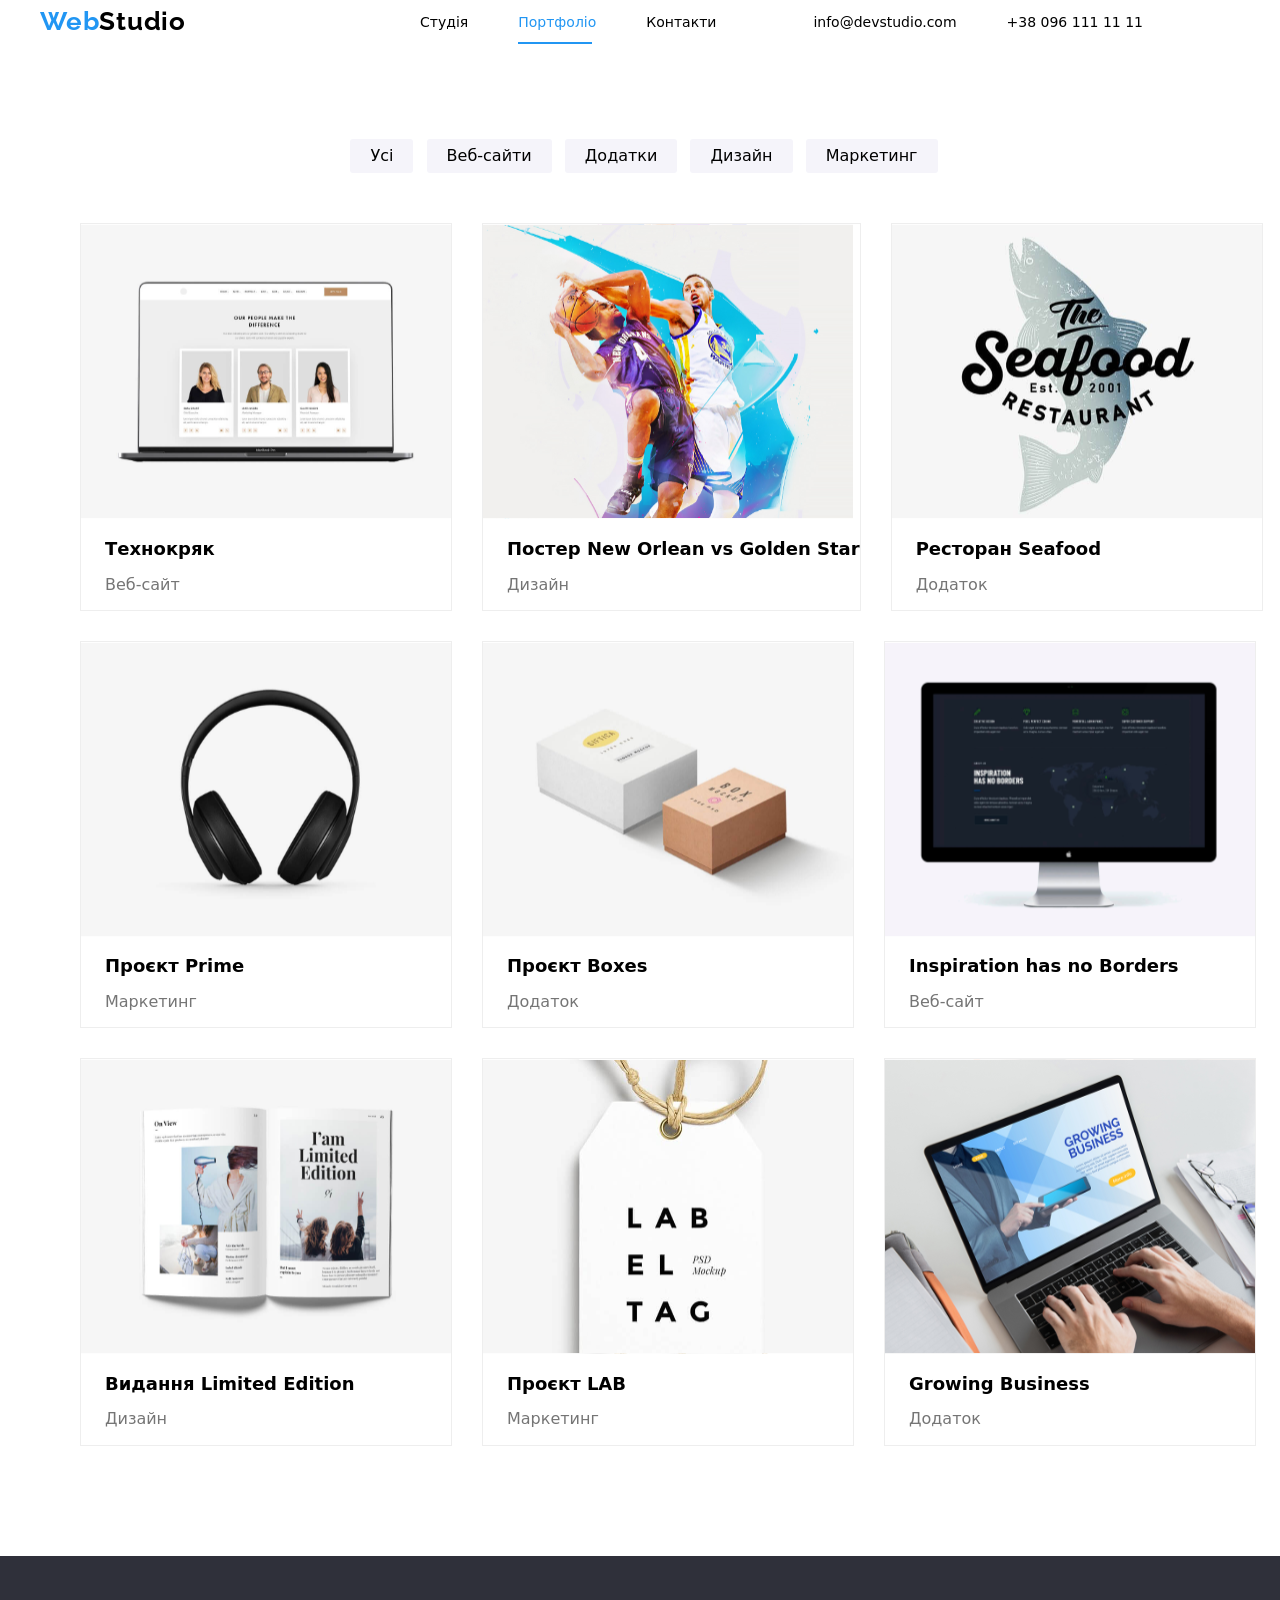
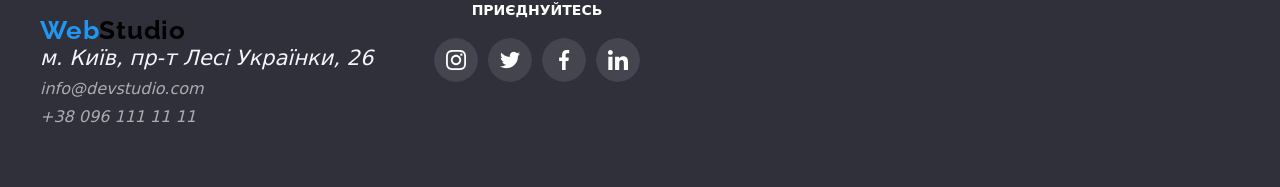
==== commit c3d84ca0: "123" ====
--- a/docs/index-port.html
+++ b/docs/index-port.html
@@ -26,13 +26,32 @@
         <a href="./index.html" class="logo-text-primary"><span class="logo-blue">Web</span>Studio</a>
 
         <!-- Navigation menu -->
-           <button type="button" class="menu-button is-open" aria-expanded="true" data-menu-button>
+          
+          
+        <ul class="nav-list">
+          <li class="iteam">
+            <a href="./index.html" class="nav-studia-portfolio">Студія</a>
+          </li>
+          <li class="iteam">
+            <a href="./index-port.html" class="nav-current-portfolio">Портфоліо</a>
+          </li>
+          <li class="iteam">
+            <a href="./index-contact.html" class="nav-contact">Контакти</a>
+          </li>
+        </ul>
+        <div class="address">
+          <a href="mailto:info@devstudio.com" class="address-text">info@devstudio.com</a>
+          <a href="tel:+380961111111" class="address-number">+38 096 111 11 11</a>
+        </div>
+        
+
+ <button type="button" class="menu-button is-open" aria-expanded="true" data-menu-button>
             <svg width="40" height="40" class="svg-icon">
               <use href="Photo/menu_40px.svg" class="icon-cross"></use>
               <use href="Photo/close_40px.svg" class="icon-menu"></use> 
             </svg>
           </button>
-           <div class="menu-container" data-menu>
+        <div class="menu-container" data-menu>
         <div class="navigation"><ul class="navigation-menu">
       <li class="navigation-menu-list"><a href="./index.html" class="navigation-menu-icon">Студія</a></li>
       <li class="navigation-menu-list"> <a href="./index-port.html" class="navigation-menu-icon-current">Портфоліо</a></li>
@@ -51,23 +70,9 @@
           <li><a href="#" class="none-decoration">LinkedIn</a></li>
         </ul>
       </div>
-        <ul class="nav-list">
-          <li class="iteam">
-            <a href="./index.html" class="nav-studia-portfolio">Студія</a>
-          </li>
-          <li class="iteam">
-            <a href="./index-port.html" class="nav-current-portfolio">Портфоліо</a>
-          </li>
-          <li class="iteam">
-            <a href="./index-contact.html" class="nav-contact">Контакти</a>
-          </li>
-        </ul>
-
-        <!-- Contact info -->
-        <div class="address">
-          <a href="mailto:info@devstudio.com" class="address-text">info@devstudio.com</a>
-          <a href="tel:+380961111111" class="address-number">+38 096 111 11 11</a>
-        </div>
+
+
+
       </nav>
     </div>
   </header>
@@ -234,7 +239,7 @@
         </section>
       </div>
     </footer>
-  <script src="menu.js"></script>
-  <script src="index.js"></script>
+ <script src="index.js"></script>
+ <script src="menu.js"></script>
 </body>
-</html>
+</html>
--- a/docs/css/main.min.css
+++ b/docs/css/main.min.css
@@ -1 +1 @@
-body{font-family:"Roboto",sans-serif;font-optical-sizing:auto;font-weight:400}.container{width:1200px;margin:0 auto}.button-primary{color:var(--secondary-color);background-color:var(--primary-text-color);padding:10px 20px;text-decoration:none;text-align:center;display:inline-block;border:1px solid var(--primary-text-color);font-size:16px;margin:30px 0 294px;border-radius:4px;margin-top:30px;margin-bottom:0}.nav-current-studia,.nav-current-portfolio,.nav-contact-current{color:var(--primary-text-color);text-decoration:none}.nav-current-studia::before,.nav-current-portfolio::before{content:"";display:block;height:2px;background-color:var(--primary-text-color);margin-top:5px;position:absolute;bottom:-85%}.nav-current-studia::before{width:13%}.nav-current-portfolio::before{width:22%}.nav-current-studia:hover,.nav-current-portfolio:hover,.nav-current-portfolio:focus,.nav-contact-current:focus{color:var(--primary-text-color)}.nav-portfolio,.nav-contact,.nav-studia-portfolio,.nav-contact-portfolio,.nav-portfolio-portfolio,.nav-studia-contact{color:var(--color-text-black);text-decoration:none}.nav-portfolio:hover,.nav-studia-portfolio:hover,.nav-contact:hover,.nav-contact-portfolio:hover,.nav-contact-portfolio:focus{color:var(--primary-text-color)}.nav-list{list-style-type:none;display:-webkit-box;display:-ms-flexbox;display:flex;margin-left:93px;position:relative;font-size:14px}.nav-list .iteam{display:block;margin-right:50px}.nav-list .iteam:last-child{margin-right:0}.portfolio-list-hero{list-style-type:none;display:-webkit-box;display:-ms-flexbox;display:flex;-ms-flex-wrap:wrap;flex-wrap:wrap;width:1230px}.portfolio-list-item{margin-right:30px;margin-bottom:30px;border:1px solid var(--color-border-port)}.portfolio-list-item:nth-child(3n){margin-right:0px}.portfolio-list-item:nth-last-child(-n+3){margin-bottom:94px}.portfolio-list-item-link{text-decoration:none;color:var(--color-text-black)}.paragraph-h1{font-size:18px;margin-left:24px}.check-list{color:var(--color-text-paragraph);font-size:16px;margin-left:24px}.product-sumb{position:relative}.product-sumb::before{content:"";display:inline-block;position:absolute;width:100%;height:100%;background-color:rgba(33,155,243,.9);opacity:0;-webkit-transition-property:var(--color-background-team);transition-property:var(--color-background-team);-webkit-transition-duration:250ms;transition-duration:250ms;-webkit-transition-timing-function:linear;transition-timing-function:linear;z-index:1}.product-sumb:hover::before{opacity:1}.product-sumb .hover-text{position:absolute;color:#fff;opacity:0;z-index:2;top:50%;left:40%;-webkit-transform:translate(-50%, -50%);transform:translate(-50%, -50%);pointer-events:none}.hover-text:hover::before{opacity:1;-webkit-box-shadow:0 4px 20px rgba(0,0,0,.7);box-shadow:0 4px 20px rgba(0,0,0,.7)}.product-sumb:hover .hover-text{opacity:1}.hover-text-p{font-size:18px;color:#fff;text-align:left;opacity:.9}.footer-section{padding:60px 0}.footer-main{background-color:var(--color-footer);position:relative}.footer-address{color:var(--color-button-white);font-size:21px;margin-top:20px}.mail-list,.namber-address{color:rgba(255,255,255,.6);text-decoration:none}.mail-list{margin-bottom:9px}.footer-contact{margin:10px 0}.footer-link-social-networks{padding:0;margin:0;position:absolute;top:20%;right:50%}.footer-link-social-networks-item{list-style-type:none;font-size:14px;color:var(--secondary-color);font-weight:700;text-transform:uppercase;text-align:left}.footer-link-social-networks-list{list-style-type:none;display:-webkit-box;display:-ms-flexbox;display:flex;-webkit-box-pack:center;-ms-flex-pack:center;justify-content:center;margin:0;padding:0}:root{--primary-text-color: rgb(33, 150, 243);--secondary-color: white;--color-text-black: black;--color-text-red: red;--color-footer: #2F303A;--color-button-white: #F5F4FA;--color-background-team: #F5F4FA;--color-text-paragraph: #757575;--color-text-blue-hover: #2196F3;--color-border-port: #EEEEEE;--color-modal-text: #212121;--color-modal-politic: #2196F3}.address{display:-webkit-box;display:-ms-flexbox;display:flex;-webkit-box-align:end;-ms-flex-align:end;align-items:flex-end}.address .address-text{margin-right:50px}.address-text,.address-number{color:var(--color-text-black);text-decoration:none;font-size:14px}.address-text:hover,.address-number:hover{color:var(--primary-text-color)}.container .main-nav{display:-webkit-box;display:-ms-flexbox;display:flex;-webkit-box-align:center;-ms-flex-align:center;align-items:center;-webkit-box-pack:justify;-ms-flex-pack:justify;justify-content:space-between}.main-list{display:-webkit-box;display:-ms-flexbox;display:flex;margin-right:0}.main-list-p{margin-right:30px}.text-decoration-none,.text-decoration-none-Features-Section{list-style-type:none}.text-decoration-none-Features-Section{margin-right:30px}.main-h3,.main-h4{font-size:36px;text-align:center;margin-bottom:50px}.main-h3{margin-top:94px}.main-h4{margin-top:188px;padding-top:186px}.container .What-We-Do-Section,.Team-Section{display:-webkit-box;display:-ms-flexbox;display:flex;-webkit-box-pack:justify;-ms-flex-pack:justify;justify-content:space-between;margin-top:50px}.Team-Section{margin-bottom:94px}.buttonAll,.buttonWeb,.buttonApps,.buttonDesign,.buttonMarket{padding:8px 20px;background-color:var(--color-button-white);display:inline-block;border-radius:3px;color:var(--color-text-black);text-decoration:none;margin:95px 0 34px 8px}.buttonAll:hover,.buttonWeb:hover,.buttonApps:hover,.buttonDesign:hover,.buttonMarket:hover{background-color:var(--primary-text-color);color:var(--secondary-color)}.list-h1{color:var(--secondary-color);font-size:44px}.main-list-h2{font-size:14px}.design{-webkit-box-pack:center;-ms-flex-pack:center;justify-content:center;background-color:var(--color-background-team);padding:0 15px;text-align:center}.list-h4,.style-list-p4{font-size:16px;margin-top:10px;margin-bottom:0}.list-h4{margin-top:30px}.style-list-p4{padding-bottom:94px}.main-list-img:hover,.clien-img:hover{-webkit-transform:scale(1.05);transform:scale(1.05);-webkit-transition:-webkit-transform .3s ease;transition:-webkit-transform .3s ease;transition:transform .3s ease;transition:transform .3s ease, -webkit-transform .3s ease}.hero-img-clien{display:-webkit-box;display:-ms-flexbox;display:flex;-ms-flex-pack:distribute;justify-content:space-around;list-style-type:none;margin:0 30px 94px 0}.regular-customer{text-align:center;font-size:36px;margin:94px 0 50px}.img-instagram,.img-twitter,.img-facebook,.img-li{position:relative;display:inline-block;width:44px;height:44px;border-radius:50%;overflow:hidden;margin-top:20px;margin-right:10px}.img-li{margin-right:0}.img-instagram::after{background-image:url("/docs/Photo/Ellipse 1.svg")}.img-twitter::after{background-image:url("/docs/Photo/Ellipse2.png")}.img-facebook::after{background-image:url("/docs/Photo/Ellipse3.svg")}.img-li::after{background-image:url("/docs/Photo/Ellipse.svg")}.img-instagram::before,.img-twitter::before,.img-facebook::before,.img-li::before{content:"";position:absolute;inset:0;background-color:rgba(0,0,0,0);-webkit-transition:background-color .3s ease;transition:background-color .3s ease;z-index:1}.img-instagram::after,.img-twitter::after,.img-facebook::after,.img-li::after{content:"";position:absolute;inset:0;background-size:cover;background-position:center;background-repeat:no-repeat;z-index:2}.img-instagram:hover::before,.img-twitter:hover::before,.img-facebook:hover::before,.img-li:hover::before{background-color:#2196f3}.logo-text-primary,.logo-blue{font-size:26px;font-family:Raleway,sans-serif;font-weight:700;letter-spacing:.78px;text-decoration:none}.logo-text-primary{color:var(--color-text-black)}.logo-blue{color:var(--primary-text-color)}.logo-text-primary:hover{color:var(--primary-text-color)}.menu-button{display:-webkit-inline-box;display:-ms-inline-flexbox;display:inline-flex;margin:0;padding:0;border:none;background-color:rgba(0,0,0,0)}.hero-section{text-align:center;padding:85px 0;margin:0 0 94px;background:radial-gradient(20% 20%, rgba(0, 0, 0, 0.4), rgba(2, 0, 0, 0.4)),url(/docs/Photo/img-studio.jpg);background-repeat:no-repeat;background-size:cover;background-position:center}.hero-section-portfolio{text-align:center;-webkit-box-pack:center;-ms-flex-pack:center;justify-content:center}.logo-text-primary{display:inline-block;width:150px}.logo-hidden{visibility:hidden}.backdrop{position:fixed;top:0;left:0;width:100%;height:100%;background-color:rgba(117,117,117,.7)}.backdrop.is-hidden{opacity:0;pointer-events:none}.modal{position:absolute;top:50%;left:50%;width:530px;height:580px;-webkit-transform:translate(-50%, -50%);transform:translate(-50%, -50%);border-radius:4px;background-color:var(--secondary-color)}.button-primary-madal{color:var(--secondary-color);background-color:var(--primary-text-color);padding:10px 20px;text-decoration:none;text-align:center;display:inline-block;border:1px solid var(--primary-text-color);font-size:16px;margin:30px 0 294px;border-radius:4px;margin-top:30px;margin-left:200px;margin-bottom:0}.modal-window-text{font-size:20px;color:var(--color-modal-text);text-align:center;margin-top:40px;margin-bottom:12px}.madal-window-politic-link{color:var(--color-modal-politic)}.form-group{margin-bottom:15px;display:-webkit-box;display:-ms-flexbox;display:flex;-webkit-box-orient:vertical;-webkit-box-direction:normal;-ms-flex-direction:column;flex-direction:column;width:448px;margin-left:40px;position:relative}textarea{resize:none}.form-control{height:40px}.modal-window-politic{margin-left:52px;margin-top:20px;margin-bottom:0}.button-primary-madal-closed{position:absolute;top:10px;right:10px;width:30px;height:30px;border-radius:50%;background-color:#fff;border:1px solid rgba(255,255,255,.5764705882);cursor:pointer;padding:0;display:-webkit-box;display:-ms-flexbox;display:flex;-webkit-box-align:center;-ms-flex-align:center;align-items:center;-webkit-box-pack:center;-ms-flex-pack:center;justify-content:center;-webkit-transition:background-color .2s;transition:background-color .2s}.button-primary-madal-closed{border:1px solid rgba(168,168,168,.4941176471)}.icon{position:absolute;top:10px;left:10px;display:inline-block;-webkit-transform:translate(-50% -50%);transform:translate(-50% -50%);width:20px;height:20px;background-color:#000}.name{margin-left:40px}.form-control:focus~.icon{left:10px;top:10px;background-color:red}.backdrop{position:fixed;top:0;left:0;width:100%;height:100%;background-color:rgba(117,117,117,.7)}.backdrop.is-hidden{opacity:0;pointer-events:none}.modal{position:absolute;top:50%;left:50%;width:530px;height:580px;-webkit-transform:translate(-50%, -50%);transform:translate(-50%, -50%);border-radius:4px;background-color:var(--secondary-color)}.button-primary-madal{color:var(--secondary-color);background-color:var(--primary-text-color);padding:10px 20px;text-decoration:none;text-align:center;display:inline-block;border:1px solid var(--primary-text-color);font-size:16px;margin:30px 0 294px;border-radius:4px;margin-top:30px;margin-left:200px;margin-bottom:0}.modal-window-text{font-size:20px;color:var(--color-modal-text);text-align:center;margin-top:40px;margin-bottom:12px}.madal-window-politic-link{color:var(--color-modal-politiс)}.form-group{margin-bottom:15px;display:-webkit-box;display:-ms-flexbox;display:flex;-webkit-box-orient:vertical;-webkit-box-direction:normal;-ms-flex-direction:column;flex-direction:column;width:448px;margin-left:40px}textarea{resize:none}.form-control{height:40px}.modal-window-politic{margin-left:52px;margin-top:20px;margin-bottom:0}.button-primary-madal-closed{position:absolute;top:10px;right:10px;width:30px;height:30px;border-radius:50%;background-color:#fff;border:1px solid rgba(255,255,255,.5764705882);cursor:pointer;padding:0;display:-webkit-box;display:-ms-flexbox;display:flex;-webkit-box-align:center;-ms-flex-align:center;align-items:center;-webkit-box-pack:center;-ms-flex-pack:center;justify-content:center;-webkit-transition:background-color .2s;transition:background-color .2s}.button-primary-madal-closed{border:1px solid rgba(168,168,168,.4941176471)}.form-group{position:relative}.icon{position:absolute;top:10px;left:10px;display:inline-block;-webkit-transform:translate(-50% -50%);transform:translate(-50% -50%);width:20px;height:20px;background-color:#000}.name{margin-left:40px}.form-control:focus~.icon{left:10px;top:10px;background-color:red}@media screen and (max-width: 480px){.main-list{display:-webkit-box;display:-ms-flexbox;display:flex;-webkit-box-orient:vertical;-webkit-box-direction:normal;-ms-flex-direction:column;flex-direction:column;-webkit-box-align:center;-ms-flex-align:center;align-items:center;gap:10px}}@media screen and (max-width: 480px){.main-list-h2,.main-list-p{font-size:14px;margin-right:0;text-align:center;margin-bottom:10px}}@media screen and (max-width: 480px){.list-h1{font-size:26px;margin-right:0;text-align:center}}@media screen and (max-width: 480px){.main-list-img{display:block;margin-left:auto;margin-right:auto;width:100%;height:120px;-o-object-fit:cover;object-fit:cover}}@media screen and (max-width: 480px){.nav-list,.address{display:none}}@media screen and (max-width: 480px){.hero-section{background-size:cover;background-position:center;width:100%}}@media screen and (max-width: 480px){.container{width:100%;max-width:100%;margin:0;padding:0;max-width:1200px;margin:0 auto;padding:0 15px}}@media screen and (max-width: 480px){.button-primary{font-size:16px;padding:5px 12px}}@media screen and (max-width: 480px){.What-We-Do{display:none}}@media screen and (max-width: 480px){.main-h4{font-size:28px;margin-right:0;text-align:center}}@media screen and (max-width: 480px){.Team-Section{-webkit-box-orient:vertical;-webkit-box-direction:normal;-ms-flex-direction:column;flex-direction:column;-webkit-box-align:center;-ms-flex-align:center;align-items:center}.text-decoration-none{-webkit-box-flex:0;-ms-flex:none;flex:none;width:100%;max-width:100%}.fonts-img{display:-webkit-box;display:-ms-flexbox;display:flex;-webkit-box-orient:vertical;-webkit-box-direction:normal;-ms-flex-direction:column;flex-direction:column;-webkit-box-align:center;-ms-flex-align:center;align-items:center;text-align:center;gap:2px;width:100%}.fonts-img img{width:100%;height:auto}}@media screen and (max-width: 480px){.regular-customer{font-size:28px;text-align:center}}@media screen and (max-width: 480px){.hero-img-clien{display:-webkit-box;display:-ms-flexbox;display:flex;-ms-flex-wrap:wrap;flex-wrap:wrap;gap:30px;padding:0;margin:0 auto;list-style:none;-webkit-box-pack:center;-ms-flex-pack:center;justify-content:center;max-width:700px}.hero-img-clien li{-webkit-box-flex:0;-ms-flex:0 0 calc(50% - 15px);flex:0 0 calc(50% - 15px);-webkit-box-sizing:border-box;box-sizing:border-box;display:-webkit-box;display:-ms-flexbox;display:flex;-webkit-box-pack:center;-ms-flex-pack:center;justify-content:center;-webkit-box-align:center;-ms-flex-align:center;align-items:center}.hero-img-clien li img{max-width:100%;height:auto;display:block}}@media screen and (max-width: 480px){.footer-section{font-size:24px;text-align:center}}@media screen and (max-width: 480px){.footer-address,.footer-contact,.namber-address{font-size:14px;text-align:center}}@media screen and (max-width: 480px){.footer-link-social-networks-item{font-size:14px;text-align:center}}@media screen and (max-width: 480px){.footer-link-social-networks{padding:0;margin:0;position:absolute;top:40%;right:25%}}@media screen and (max-width: 480px){.footer-section{margin-top:60px;padding-bottom:300px}}@media screen and (max-width: 480px){.container .main-nav{padding-top:16px;padding-bottom:16px;padding-left:15px;font-size:24px}}@media screen and (max-width: 480px){.main-h4{padding:0}}.menu-button .icon-cross{display:none}.menu-button.is-open .icon-cross{display:block}.menu-button.is-open .icon-menu{display:none}.header{position:relative}.menu-form{display:none;position:absolute;width:100%;top:100%;left:0;height:50px;background-color:#eee8aa;padding:20px;text-align:center;font-size:20px}.menu-form.is-open{display:block}@media screen and (max-width: 480px){.portfolio-list-hero{display:block;-webkit-box-orient:vertical;-webkit-box-direction:normal;-ms-flex-direction:column;flex-direction:column;-webkit-box-align:center;-ms-flex-align:center;align-items:center;gap:10px}}@media screen and (max-width: 480px){.hero-section-portfolio{display:block;-webkit-box-orient:vertical;-webkit-box-direction:normal;-ms-flex-direction:column;flex-direction:column;-webkit-box-align:center;-ms-flex-align:center;align-items:center;gap:10px}}@media screen and (max-width: 480px){.buttonAll,.buttonWeb,.buttonApps,.buttonDesign,.buttonMarket{margin:0}}@media screen and (max-width: 480px){.buttonAll,.buttonWeb,.buttonApps,.buttonDesign{margin-bottom:15px;margin-right:8px}}.menu-button .icon-cross{display:none}@media screen and (max-width: 480px){.menu-button.is-open .icon-cross{display:block}}.menu-button.is-open .icon-menu{display:none}.header{position:relative}.menu-form{display:none;position:absolute;width:100%;top:100%;left:0;height:50px;background-color:#eee8aa;padding:20px;text-align:center;font-size:20px}@media screen and (min-width: 480px){.menu-form.is-open{display:block}}@media screen and (min-width: 480px){.svg-icon{display:none}}.menu-container{display:none;position:absolute;top:100%;left:0;width:100%;background-color:#fff;padding:280px;padding-bottom:100%;text-align:center;font-size:20px;overflow:scroll}.menu-container.is-open{display:block}.navigation{position:absolute;text-align:column;top:48px;left:40px}.navigation-menu{list-style-type:none;margin:0;padding:0}.navigation-menu-list,.navigation-menu-icon{list-style-type:none;text-decoration:none}.navigation-menu-list{margin-bottom:32px;text-align:left}.navigation-menu-icon{font-size:40px;color:#000}.navigation-menu-icon:hover{color:var(--primary-text-color)}.navigation-menu-icon-current{text-decoration:none;font-size:40px;color:var(--primary-text-color)}.address-menu{position:absolute;top:562px;left:40px;width:300px;padding:0px;text-align:center;font-size:15px;padding:0}.address-text-menu{font-size:34px;text-decoration:none;color:#2196f3}.address-menu-list{list-style-type:none;text-decoration:none;padding:0;margin:0;text-align:left}.address-number-menu{font-size:24px;text-decoration:none;color:#757575;margin-top:32px;display:inline-block;text-align:left}@media screen and (max-width: 480px){body,html{overflow-x:hidden}}.link-menu{display:-webkit-box;display:-ms-flexbox;display:flex;-webkit-box-pack:justify;-ms-flex-pack:justify;justify-content:space-between;list-style:none;padding:0;margin:64px 0 16px 0;gap:20px}.link-menu li{position:relative;padding-right:16px}.link-menu li::after{content:"";position:absolute;right:0;top:50%;-webkit-transform:translateY(-50%);transform:translateY(-50%);width:1px;height:16px;background-color:#212121}.link-menu li:last-child::after{content:none}.none-decoration{text-decoration:none;color:#2196f3}@media screen and (max-width: 480px){.menu-container{position:fixed;top:0;left:0;width:100%;height:100vh;background-color:#fff;z-index:1;display:none}.menu-container.is-open{display:block}.svg-icon{z-index:2}}.container .main-nav{z-index:3}.navigation-menu-icon-current{color:#2196f3}/*# sourceMappingURL=main.min.css.map */+body{font-family:"Roboto",sans-serif;font-optical-sizing:auto;font-weight:400}.container{width:1200px;margin:0 auto}.button-primary{color:var(--secondary-color);background-color:var(--primary-text-color);padding:10px 20px;text-decoration:none;text-align:center;display:inline-block;border:1px solid var(--primary-text-color);font-size:16px;margin:30px 0 294px;border-radius:4px;margin-top:30px;margin-bottom:0}.nav-current-studia,.nav-current-portfolio,.nav-contact-current{color:var(--primary-text-color);text-decoration:none}.nav-current-studia::before,.nav-current-portfolio::before{content:"";display:block;height:2px;background-color:var(--primary-text-color);margin-top:5px;position:absolute;bottom:-85%}.nav-current-studia::before{width:13%}.nav-current-portfolio::before{width:22%}.nav-current-studia:hover,.nav-current-portfolio:hover,.nav-current-portfolio:focus,.nav-contact-current:focus{color:var(--primary-text-color)}.nav-portfolio,.nav-contact,.nav-studia-portfolio,.nav-contact-portfolio,.nav-portfolio-portfolio,.nav-studia-contact{color:var(--color-text-black);text-decoration:none}.nav-portfolio:hover,.nav-studia-portfolio:hover,.nav-contact:hover,.nav-contact-portfolio:hover,.nav-contact-portfolio:focus{color:var(--primary-text-color)}.nav-list{list-style-type:none;display:-webkit-box;display:-ms-flexbox;display:flex;margin-left:93px;position:relative;font-size:14px}.nav-list .iteam{display:block;margin-right:50px}.nav-list .iteam:last-child{margin-right:0}.portfolio-list-hero{list-style-type:none;display:-webkit-box;display:-ms-flexbox;display:flex;-ms-flex-wrap:wrap;flex-wrap:wrap;width:1230px}.portfolio-list-item{margin-right:30px;margin-bottom:30px;border:1px solid var(--color-border-port)}.portfolio-list-item:nth-child(3n){margin-right:0px}.portfolio-list-item:nth-last-child(-n+3){margin-bottom:94px}.portfolio-list-item-link{text-decoration:none;color:var(--color-text-black)}.paragraph-h1{font-size:18px;margin-left:24px}.check-list{color:var(--color-text-paragraph);font-size:16px;margin-left:24px}.product-sumb{position:relative}.product-sumb::before{content:"";display:inline-block;position:absolute;width:100%;height:100%;background-color:rgba(33,155,243,.9);opacity:0;-webkit-transition-property:var(--color-background-team);transition-property:var(--color-background-team);-webkit-transition-duration:250ms;transition-duration:250ms;-webkit-transition-timing-function:linear;transition-timing-function:linear;z-index:1}.product-sumb:hover::before{opacity:1}.product-sumb .hover-text{position:absolute;color:#fff;opacity:0;z-index:2;top:50%;left:40%;-webkit-transform:translate(-50%, -50%);transform:translate(-50%, -50%);pointer-events:none}.hover-text:hover::before{opacity:1;-webkit-box-shadow:0 4px 20px rgba(0,0,0,.7);box-shadow:0 4px 20px rgba(0,0,0,.7)}.product-sumb:hover .hover-text{opacity:1}.hover-text-p{font-size:18px;color:#fff;text-align:left;opacity:.9}.footer-section{padding:60px 0}.footer-main{background-color:var(--color-footer);position:relative}.footer-address{color:var(--color-button-white);font-size:21px;margin-top:20px}.mail-list,.namber-address{color:rgba(255,255,255,.6);text-decoration:none}.mail-list{margin-bottom:9px}.footer-contact{margin:10px 0}.footer-link-social-networks{padding:0;margin:0;position:absolute;top:20%;right:50%}.footer-link-social-networks-item{list-style-type:none;font-size:14px;color:var(--secondary-color);font-weight:700;text-transform:uppercase;text-align:left}.footer-link-social-networks-list{list-style-type:none;display:-webkit-box;display:-ms-flexbox;display:flex;-webkit-box-pack:center;-ms-flex-pack:center;justify-content:center;margin:0;padding:0}:root{--primary-text-color: rgb(33, 150, 243);--secondary-color: white;--color-text-black: black;--color-text-red: red;--color-footer: #2F303A;--color-button-white: #F5F4FA;--color-background-team: #F5F4FA;--color-text-paragraph: #757575;--color-text-blue-hover: #2196F3;--color-border-port: #EEEEEE;--color-modal-text: #212121;--color-modal-politic: #2196F3}.address{display:-webkit-box;display:-ms-flexbox;display:flex;-webkit-box-align:end;-ms-flex-align:end;align-items:flex-end}.address .address-text{margin-right:50px}.address-text,.address-number{color:var(--color-text-black);text-decoration:none;font-size:14px}.address-text:hover,.address-number:hover{color:var(--primary-text-color)}.container .main-nav{display:-webkit-box;display:-ms-flexbox;display:flex;-webkit-box-align:center;-ms-flex-align:center;align-items:center;-webkit-box-pack:justify;-ms-flex-pack:justify;justify-content:space-between}.main-list{display:-webkit-box;display:-ms-flexbox;display:flex;margin-right:0}.main-list-p{margin-right:30px}.text-decoration-none,.text-decoration-none-Features-Section{list-style-type:none}.text-decoration-none-Features-Section{margin-right:30px}.main-h3,.main-h4{font-size:36px;text-align:center;margin-bottom:50px}.main-h3{margin-top:94px}.main-h4{margin-top:188px;padding-top:186px}.container .What-We-Do-Section,.Team-Section{display:-webkit-box;display:-ms-flexbox;display:flex;-webkit-box-pack:justify;-ms-flex-pack:justify;justify-content:space-between;margin-top:50px}.Team-Section{margin-bottom:94px}.buttonAll,.buttonWeb,.buttonApps,.buttonDesign,.buttonMarket{padding:8px 20px;background-color:var(--color-button-white);display:inline-block;border-radius:3px;color:var(--color-text-black);text-decoration:none;margin:95px 0 34px 8px}.buttonAll:hover,.buttonWeb:hover,.buttonApps:hover,.buttonDesign:hover,.buttonMarket:hover{background-color:var(--primary-text-color);color:var(--secondary-color)}.list-h1{color:var(--secondary-color);font-size:44px}.main-list-h2{font-size:14px}.design{-webkit-box-pack:center;-ms-flex-pack:center;justify-content:center;background-color:var(--color-background-team);padding:0 15px;text-align:center}.list-h4,.style-list-p4{font-size:16px;margin-top:10px;margin-bottom:0}.list-h4{margin-top:30px}.style-list-p4{padding-bottom:94px}.main-list-img:hover,.clien-img:hover{-webkit-transform:scale(1.05);transform:scale(1.05);-webkit-transition:-webkit-transform .3s ease;transition:-webkit-transform .3s ease;transition:transform .3s ease;transition:transform .3s ease, -webkit-transform .3s ease}.hero-img-clien{display:-webkit-box;display:-ms-flexbox;display:flex;-ms-flex-pack:distribute;justify-content:space-around;list-style-type:none;margin:0 30px 94px 0}.regular-customer{text-align:center;font-size:36px;margin:94px 0 50px}.img-instagram,.img-twitter,.img-facebook,.img-li{position:relative;display:inline-block;width:44px;height:44px;border-radius:50%;overflow:hidden;margin-top:20px;margin-right:10px}.img-li{margin-right:0}.img-instagram::after{background-image:url("/docs/Photo/Ellipse 1.svg")}.img-twitter::after{background-image:url("/docs/Photo/Ellipse2.png")}.img-facebook::after{background-image:url("/docs/Photo/Ellipse3.svg")}.img-li::after{background-image:url("/docs/Photo/Ellipse.svg")}.img-instagram::before,.img-twitter::before,.img-facebook::before,.img-li::before{content:"";position:absolute;inset:0;background-color:rgba(0,0,0,0);-webkit-transition:background-color .3s ease;transition:background-color .3s ease;z-index:1}.img-instagram::after,.img-twitter::after,.img-facebook::after,.img-li::after{content:"";position:absolute;inset:0;background-size:cover;background-position:center;background-repeat:no-repeat;z-index:2}.img-instagram:hover::before,.img-twitter:hover::before,.img-facebook:hover::before,.img-li:hover::before{background-color:#2196f3}.logo-text-primary,.logo-blue{font-size:26px;font-family:Raleway,sans-serif;font-weight:700;letter-spacing:.78px;text-decoration:none}.logo-text-primary{color:var(--color-text-black)}.logo-blue{color:var(--primary-text-color)}.logo-text-primary:hover{color:var(--primary-text-color)}.menu-button{display:-webkit-inline-box;display:-ms-inline-flexbox;display:inline-flex;margin:0;padding:0;border:none;background-color:rgba(0,0,0,0)}.hero-section{text-align:center;padding:85px 0;margin:0 0 94px;background:radial-gradient(20% 20%, rgba(0, 0, 0, 0.4), rgba(2, 0, 0, 0.4)),url(/docs/Photo/img-studio.jpg);background-repeat:no-repeat;background-size:cover;background-position:center}.hero-section-portfolio{text-align:center;-webkit-box-pack:center;-ms-flex-pack:center;justify-content:center}.logo-text-primary{display:inline-block;width:150px}.logo-hidden{visibility:hidden}.backdrop{position:fixed;top:0;left:0;width:100%;height:100%;background-color:rgba(117,117,117,.7)}.backdrop.is-hidden{opacity:0;pointer-events:none}.modal{position:absolute;top:50%;left:50%;width:530px;height:580px;-webkit-transform:translate(-50%, -50%);transform:translate(-50%, -50%);border-radius:4px;background-color:var(--secondary-color)}.button-primary-madal{color:var(--secondary-color);background-color:var(--primary-text-color);padding:10px 20px;text-decoration:none;text-align:center;display:inline-block;border:1px solid var(--primary-text-color);font-size:16px;margin:30px 0 294px;border-radius:4px;margin-top:30px;margin-left:200px;margin-bottom:0}.modal-window-text{font-size:20px;color:var(--color-modal-text);text-align:center;margin-top:40px;margin-bottom:12px}.madal-window-politic-link{color:var(--color-modal-politic)}.form-group{margin-bottom:15px;display:-webkit-box;display:-ms-flexbox;display:flex;-webkit-box-orient:vertical;-webkit-box-direction:normal;-ms-flex-direction:column;flex-direction:column;width:448px;margin-left:40px;position:relative}textarea{resize:none}.form-control{height:40px}.modal-window-politic{margin-left:52px;margin-top:20px;margin-bottom:0}.button-primary-madal-closed{position:absolute;top:10px;right:10px;width:30px;height:30px;border-radius:50%;background-color:#fff;border:1px solid rgba(255,255,255,.5764705882);cursor:pointer;padding:0;display:-webkit-box;display:-ms-flexbox;display:flex;-webkit-box-align:center;-ms-flex-align:center;align-items:center;-webkit-box-pack:center;-ms-flex-pack:center;justify-content:center;-webkit-transition:background-color .2s;transition:background-color .2s}.button-primary-madal-closed{border:1px solid rgba(168,168,168,.4941176471)}.icon{position:absolute;top:10px;left:10px;display:inline-block;-webkit-transform:translate(-50% -50%);transform:translate(-50% -50%);width:20px;height:20px;background-color:#000}.name{margin-left:40px}.form-control:focus~.icon{left:10px;top:10px;background-color:red}.backdrop{position:fixed;top:0;left:0;width:100%;height:100%;background-color:rgba(117,117,117,.7)}.backdrop.is-hidden{opacity:0;pointer-events:none}.modal{position:absolute;top:50%;left:50%;width:530px;height:580px;-webkit-transform:translate(-50%, -50%);transform:translate(-50%, -50%);border-radius:4px;background-color:var(--secondary-color)}.button-primary-madal{color:var(--secondary-color);background-color:var(--primary-text-color);padding:10px 20px;text-decoration:none;text-align:center;display:inline-block;border:1px solid var(--primary-text-color);font-size:16px;margin:30px 0 294px;border-radius:4px;margin-top:30px;margin-left:200px;margin-bottom:0}.modal-window-text{font-size:20px;color:var(--color-modal-text);text-align:center;margin-top:40px;margin-bottom:12px}.madal-window-politic-link{color:var(--color-modal-politiс)}.form-group{margin-bottom:15px;display:-webkit-box;display:-ms-flexbox;display:flex;-webkit-box-orient:vertical;-webkit-box-direction:normal;-ms-flex-direction:column;flex-direction:column;width:448px;margin-left:40px}textarea{resize:none}.form-control{height:40px}.modal-window-politic{margin-left:52px;margin-top:20px;margin-bottom:0}.button-primary-madal-closed{position:absolute;top:10px;right:10px;width:30px;height:30px;border-radius:50%;background-color:#fff;border:1px solid rgba(255,255,255,.5764705882);cursor:pointer;padding:0;display:-webkit-box;display:-ms-flexbox;display:flex;-webkit-box-align:center;-ms-flex-align:center;align-items:center;-webkit-box-pack:center;-ms-flex-pack:center;justify-content:center;-webkit-transition:background-color .2s;transition:background-color .2s}.button-primary-madal-closed{border:1px solid rgba(168,168,168,.4941176471)}.form-group{position:relative}.icon{position:absolute;top:10px;left:10px;display:inline-block;-webkit-transform:translate(-50% -50%);transform:translate(-50% -50%);width:20px;height:20px;background-color:#000}.name{margin-left:40px}.form-control:focus~.icon{left:10px;top:10px;background-color:red}@media screen and (max-width: 480px){.main-list{display:-webkit-box;display:-ms-flexbox;display:flex;-webkit-box-orient:vertical;-webkit-box-direction:normal;-ms-flex-direction:column;flex-direction:column;-webkit-box-align:center;-ms-flex-align:center;align-items:center;gap:10px}}@media screen and (max-width: 480px){.main-list-h2,.main-list-p{font-size:14px;margin-right:0;text-align:center;margin-bottom:10px}}@media screen and (max-width: 480px){.list-h1{font-size:26px;margin-right:0;text-align:center}}@media screen and (max-width: 480px){.main-list-img{display:block;margin-left:auto;margin-right:auto;width:100%;height:120px;-o-object-fit:cover;object-fit:cover}}@media screen and (max-width: 480px){.nav-list,.address{display:none}}@media screen and (max-width: 480px){.hero-section{background-size:cover;background-position:center;width:100%}}@media screen and (max-width: 480px){.container{width:100%;max-width:100%;margin:0;padding:0;max-width:1200px;margin:0 auto;padding:0 15px}}@media screen and (max-width: 480px){.button-primary{font-size:16px;padding:5px 12px}}@media screen and (max-width: 480px){.What-We-Do{display:none}}@media screen and (max-width: 480px){.main-h4{font-size:28px;margin-right:0;text-align:center}}@media screen and (max-width: 480px){.Team-Section{-webkit-box-orient:vertical;-webkit-box-direction:normal;-ms-flex-direction:column;flex-direction:column;-webkit-box-align:center;-ms-flex-align:center;align-items:center}.text-decoration-none{-webkit-box-flex:0;-ms-flex:none;flex:none;width:100%;max-width:100%}.fonts-img{display:-webkit-box;display:-ms-flexbox;display:flex;-webkit-box-orient:vertical;-webkit-box-direction:normal;-ms-flex-direction:column;flex-direction:column;-webkit-box-align:center;-ms-flex-align:center;align-items:center;text-align:center;gap:2px;width:100%}.fonts-img img{width:100%;height:auto}}@media screen and (max-width: 480px){.regular-customer{font-size:28px;text-align:center}}@media screen and (max-width: 480px){.hero-img-clien{display:-webkit-box;display:-ms-flexbox;display:flex;-ms-flex-wrap:wrap;flex-wrap:wrap;gap:30px;padding:0;margin:0 auto;list-style:none;-webkit-box-pack:center;-ms-flex-pack:center;justify-content:center;max-width:700px}.hero-img-clien li{-webkit-box-flex:0;-ms-flex:0 0 calc(50% - 15px);flex:0 0 calc(50% - 15px);-webkit-box-sizing:border-box;box-sizing:border-box;display:-webkit-box;display:-ms-flexbox;display:flex;-webkit-box-pack:center;-ms-flex-pack:center;justify-content:center;-webkit-box-align:center;-ms-flex-align:center;align-items:center}.hero-img-clien li img{max-width:100%;height:auto;display:block}}@media screen and (max-width: 480px){.footer-section{font-size:24px;text-align:center}}@media screen and (max-width: 480px){.footer-address,.footer-contact,.namber-address{font-size:14px;text-align:center}}@media screen and (max-width: 480px){.footer-link-social-networks-item{font-size:14px;text-align:center}}@media screen and (max-width: 480px){.footer-link-social-networks{padding:0;margin:0;position:absolute;top:40%;right:25%}}@media screen and (max-width: 480px){.footer-section{margin-top:60px;padding-bottom:300px}}@media screen and (max-width: 480px){.container .main-nav{padding-top:16px;padding-bottom:16px;padding-left:15px;font-size:24px}}@media screen and (max-width: 480px){.main-h4{padding:0}}.menu-button .icon-cross{display:none}.menu-button.is-open .icon-cross{display:block}.menu-button.is-open .icon-menu{display:none}.header{position:relative}.menu-form{display:none;position:absolute;width:100%;top:100%;left:0;height:50px;background-color:#eee8aa;padding:20px;text-align:center;font-size:20px}.menu-form.is-open{display:block}@media screen and (max-width: 480px){.portfolio-list-hero{display:block;-webkit-box-orient:vertical;-webkit-box-direction:normal;-ms-flex-direction:column;flex-direction:column;-webkit-box-align:center;-ms-flex-align:center;align-items:center;gap:10px}}@media screen and (max-width: 480px){.hero-section-portfolio{display:block;-webkit-box-orient:vertical;-webkit-box-direction:normal;-ms-flex-direction:column;flex-direction:column;-webkit-box-align:center;-ms-flex-align:center;align-items:center;gap:10px}}@media screen and (max-width: 480px){.buttonAll,.buttonWeb,.buttonApps,.buttonDesign,.buttonMarket{margin:0}}@media screen and (max-width: 480px){.buttonAll,.buttonWeb,.buttonApps,.buttonDesign{margin-bottom:15px;margin-right:8px}}.menu-button .icon-cross{display:none}.menu-button.is-open .icon-cross{display:block}.menu-button.is-open .icon-menu{display:none}.header{position:relative}.menu-form{display:none;position:absolute;width:100%;top:100%;left:0;height:50px;background-color:#eee8aa;padding:20px;text-align:center;font-size:20px}@media screen and (min-width: 480px){.menu-form.is-open{display:block}.svg-icon{display:none;z-index:5}}.menu-container{display:none;position:fixed;top:0;left:0;width:100%;height:100vh;background-color:#fff;padding:280px 20px 100px 20px;text-align:center;font-size:20px;overflow-y:auto;z-index:1000}.menu-container.is-open{display:block}.navigation{position:absolute;top:48px;left:40px}.navigation-menu{list-style:none;margin:0;padding:0}.navigation-menu-list{margin-bottom:32px;text-align:left}.navigation-menu-icon,.navigation-menu-icon-current{font-size:40px;text-decoration:none}.navigation-menu-icon{color:#000}.navigation-menu-icon:hover{color:var(--primary-text-color)}.navigation-menu-icon-current{color:var(--primary-text-color)}.address-menu{position:absolute;top:562px;left:40px;width:300px;text-align:center;font-size:15px}.address-menu-list{list-style:none;padding:0;margin:0;text-align:left}.address-text-menu{font-size:34px;text-decoration:none;color:#2196f3}.address-number-menu{font-size:24px;text-decoration:none;color:#757575;margin-top:32px;display:inline-block;text-align:left}.link-menu{display:-webkit-box;display:-ms-flexbox;display:flex;-webkit-box-pack:justify;-ms-flex-pack:justify;justify-content:space-between;list-style:none;padding:0;margin:64px 0 16px 0;gap:20px}.link-menu li{position:relative;padding-right:16px}.link-menu li::after{content:"";position:absolute;right:0;top:50%;-webkit-transform:translateY(-50%);transform:translateY(-50%);width:1px;height:16px;background-color:#212121}.link-menu li:last-child::after{content:none}.none-decoration{text-decoration:none;color:#2196f3}@media screen and (max-width: 480px){html,body{overflow-x:hidden}}/*# sourceMappingURL=main.min.css.map */
